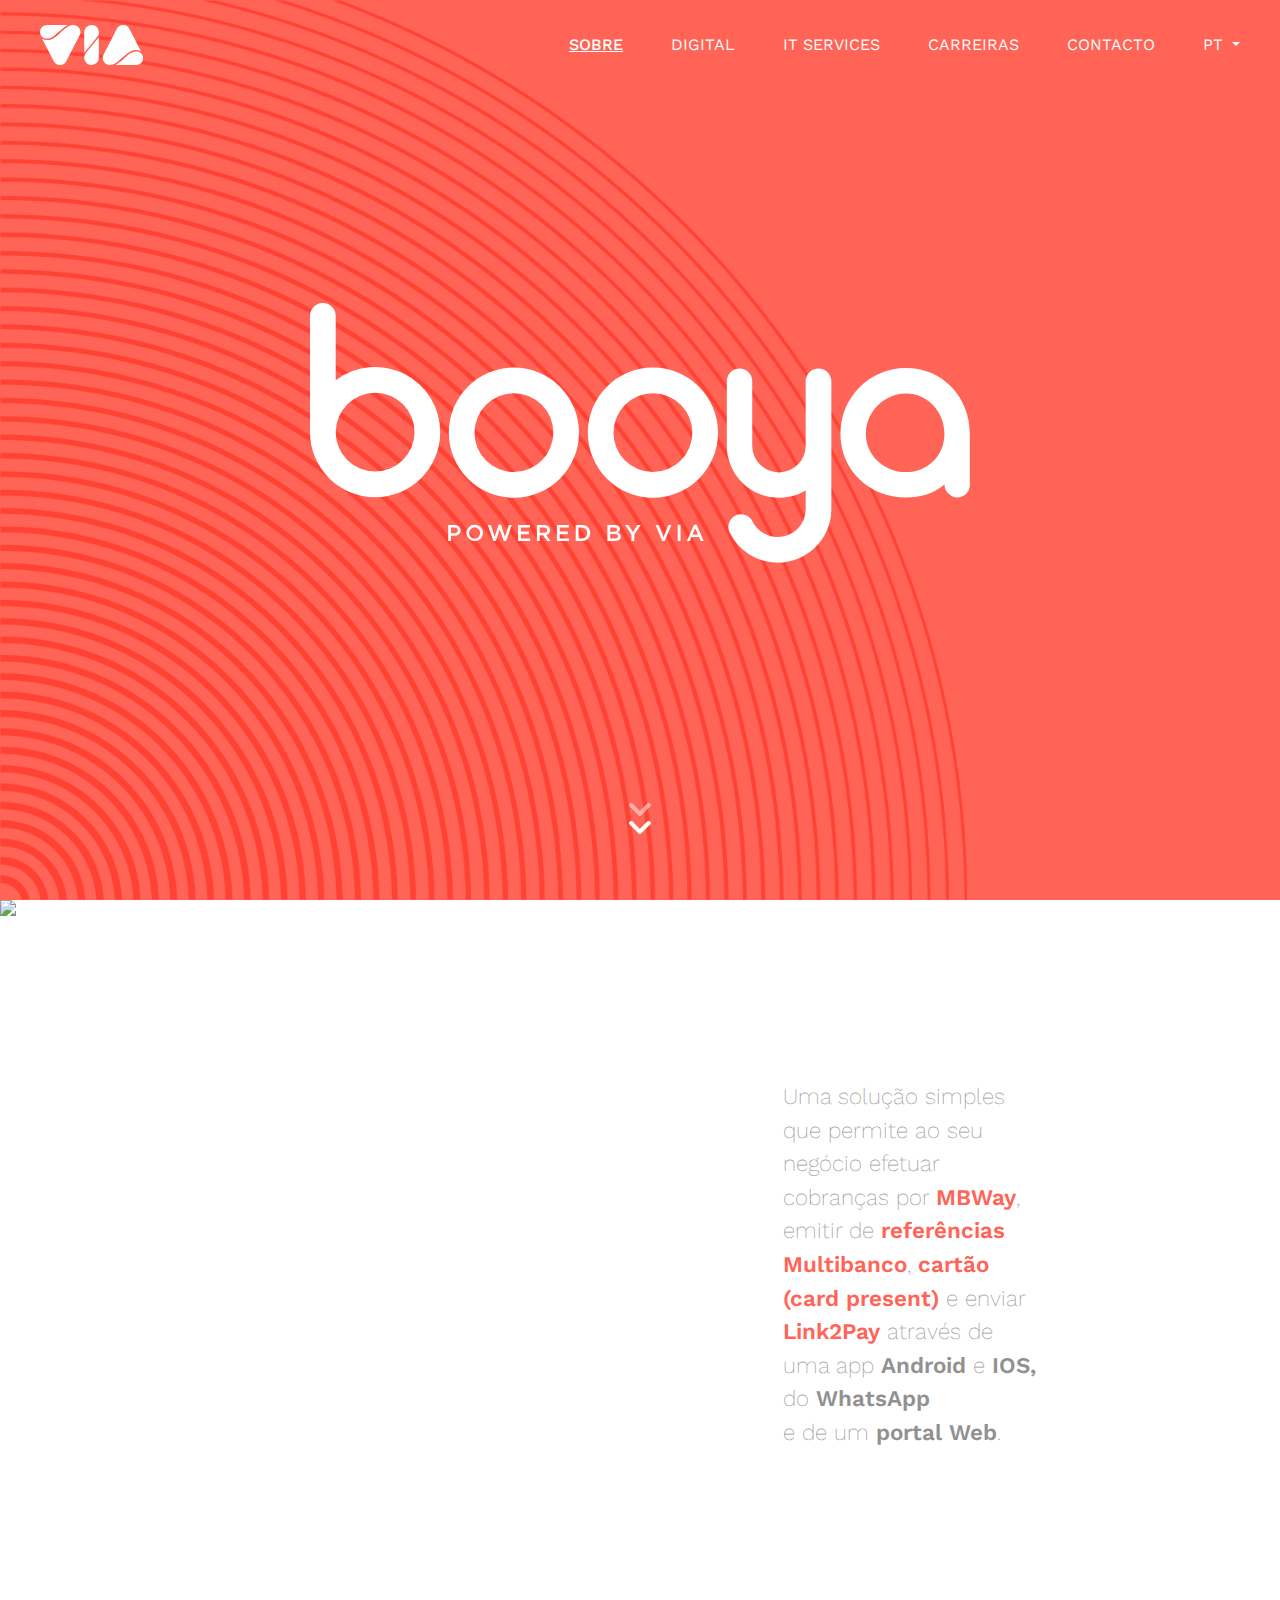
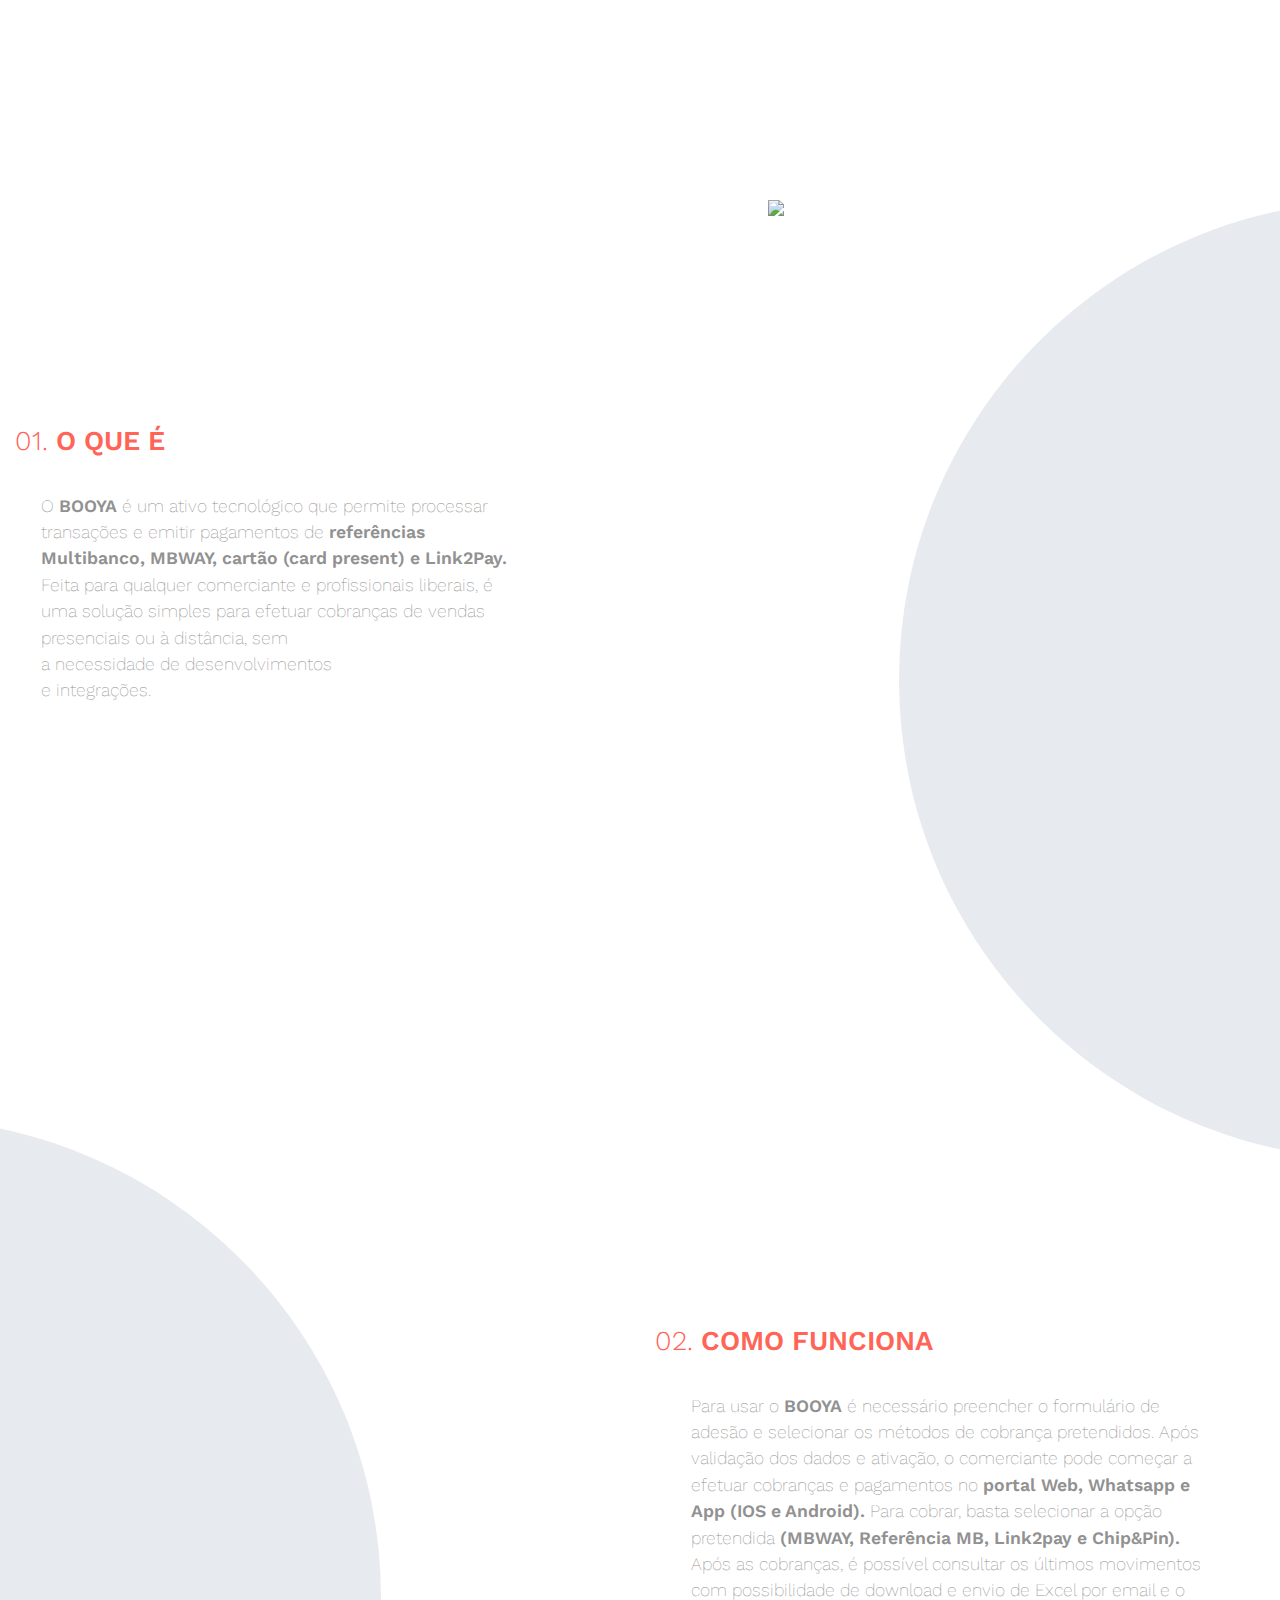
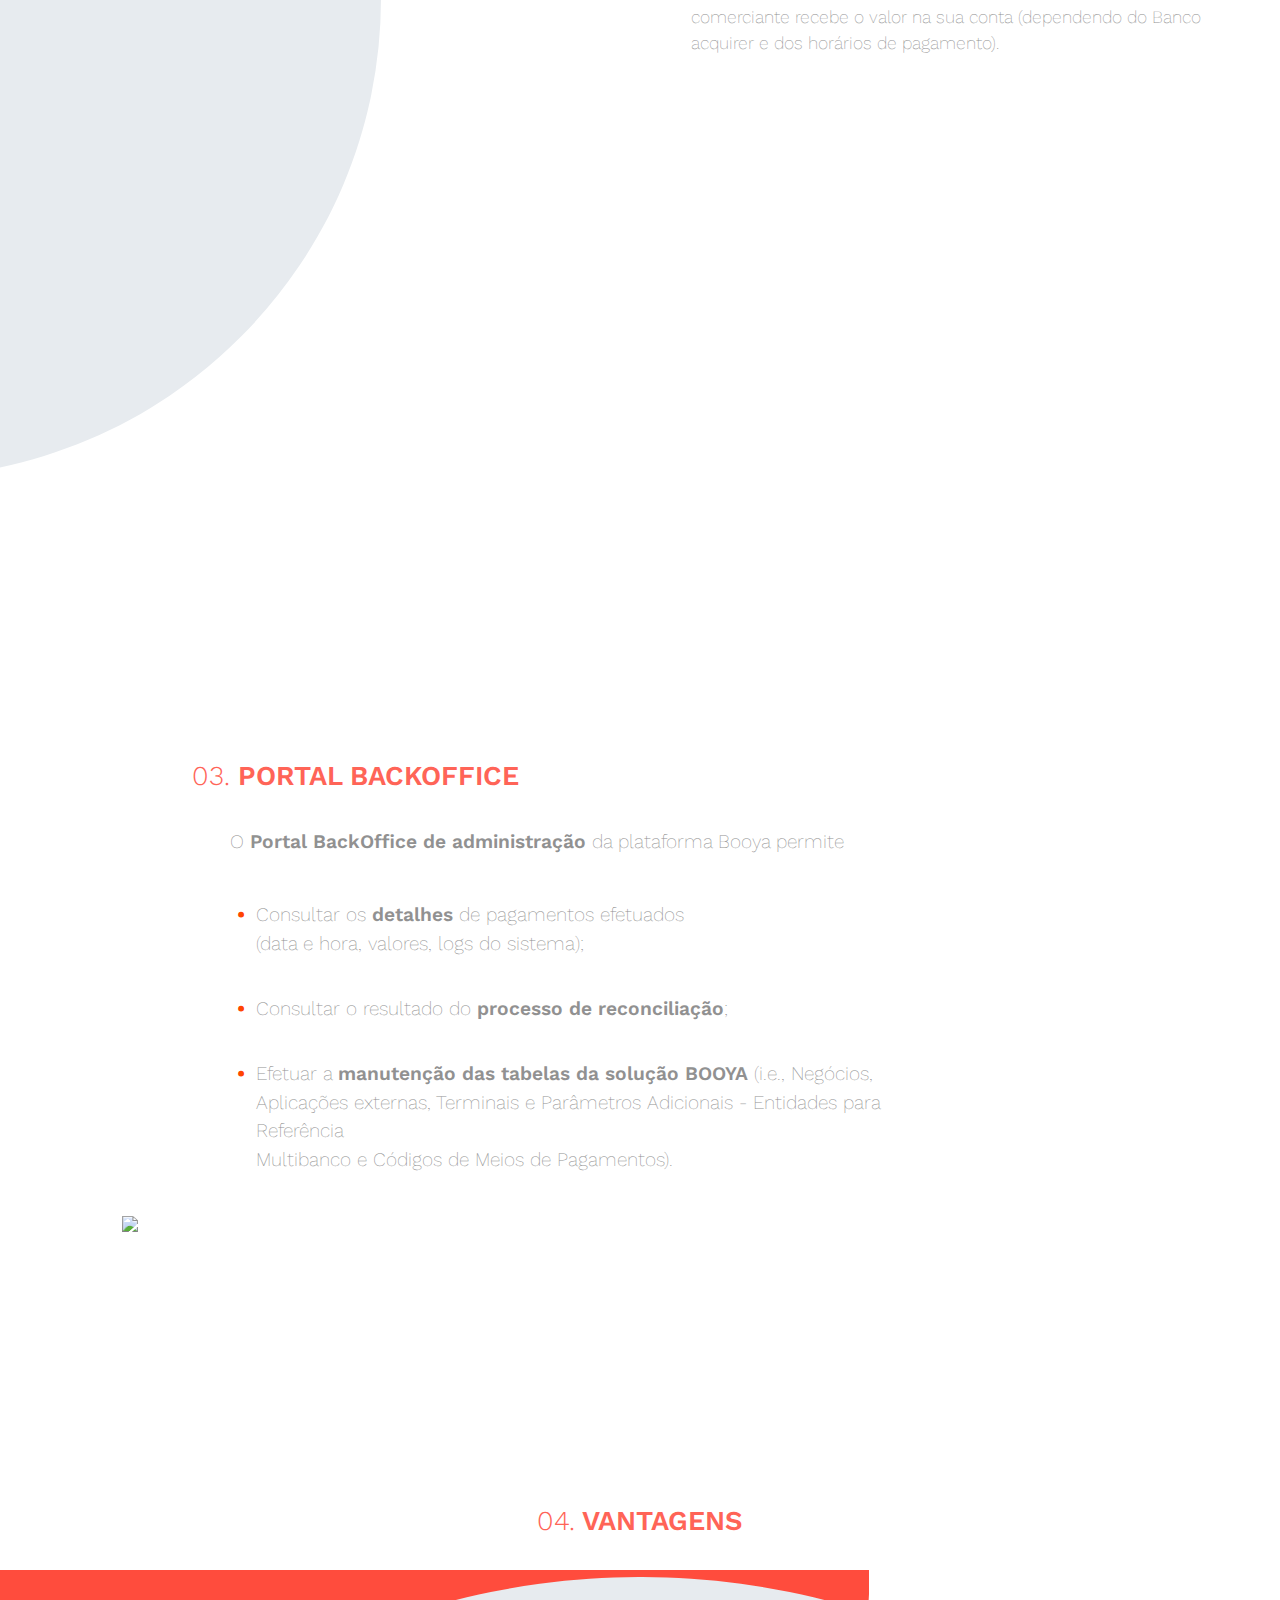
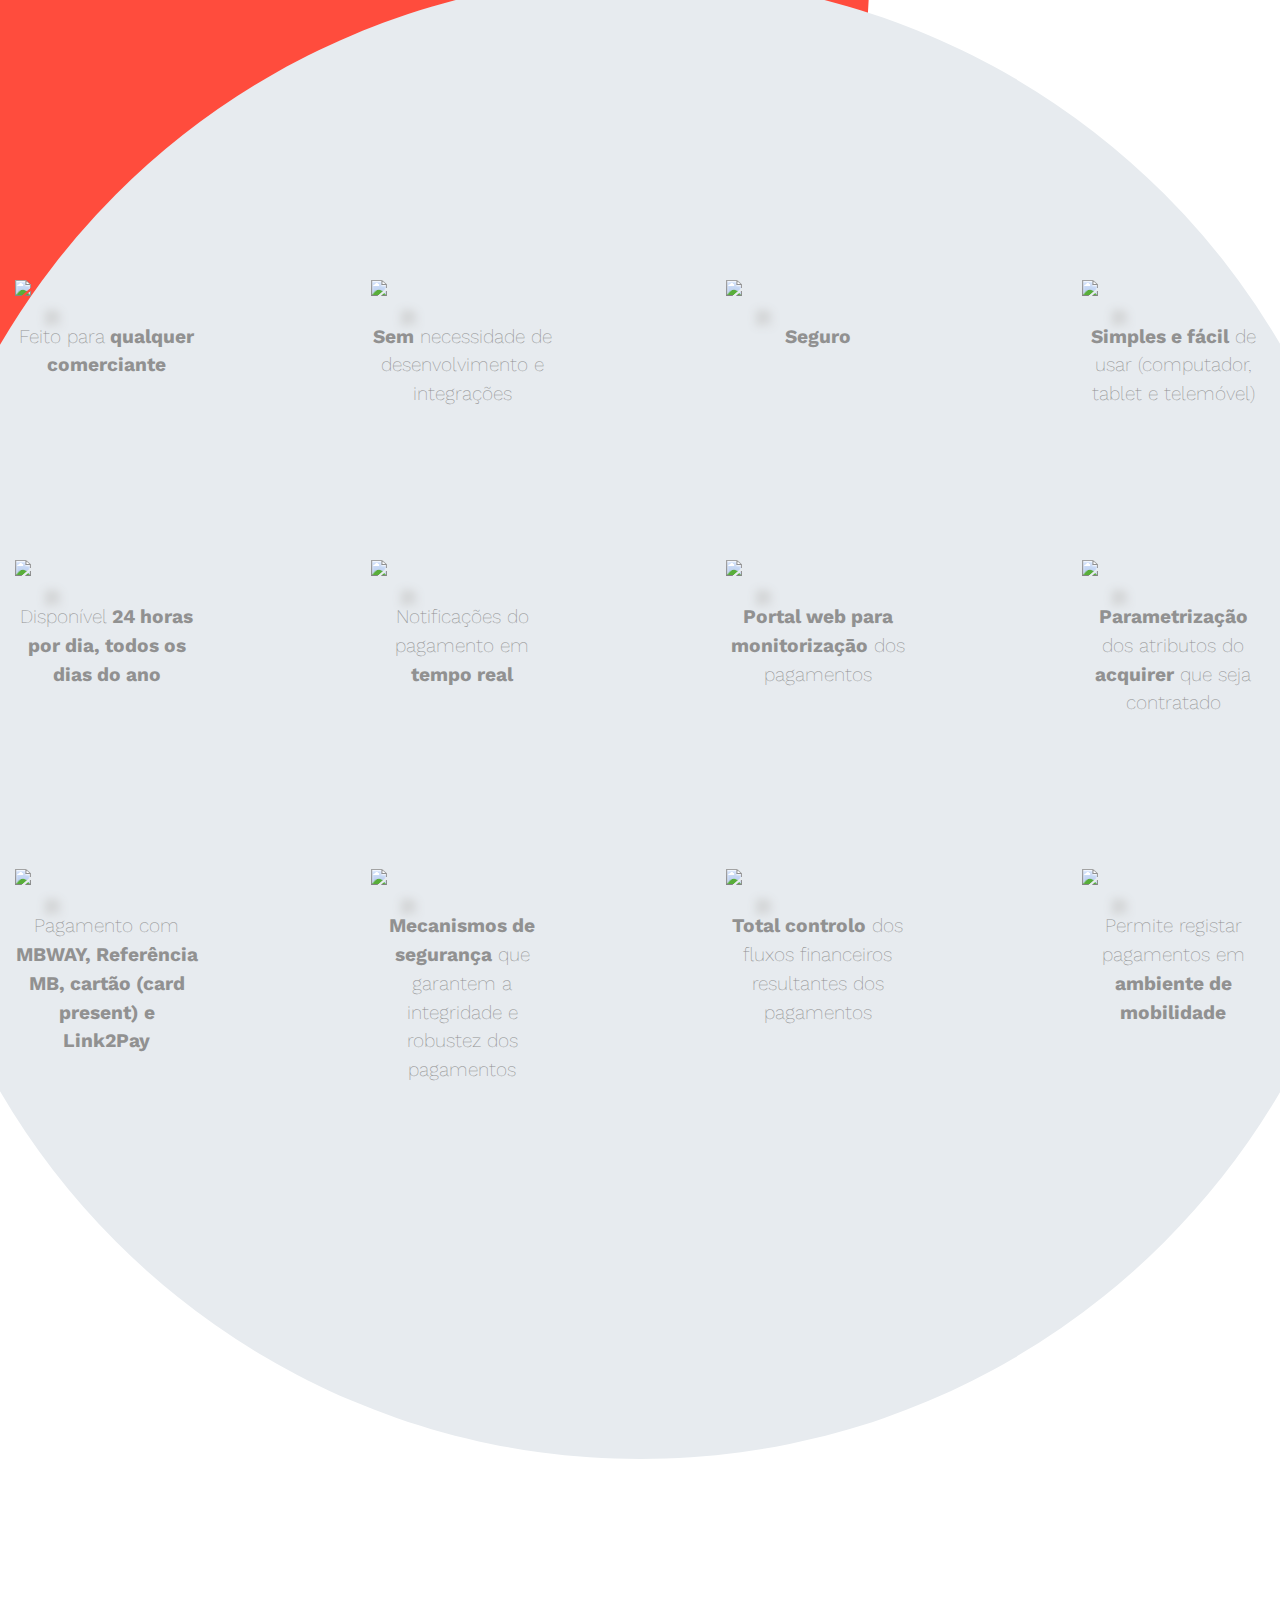
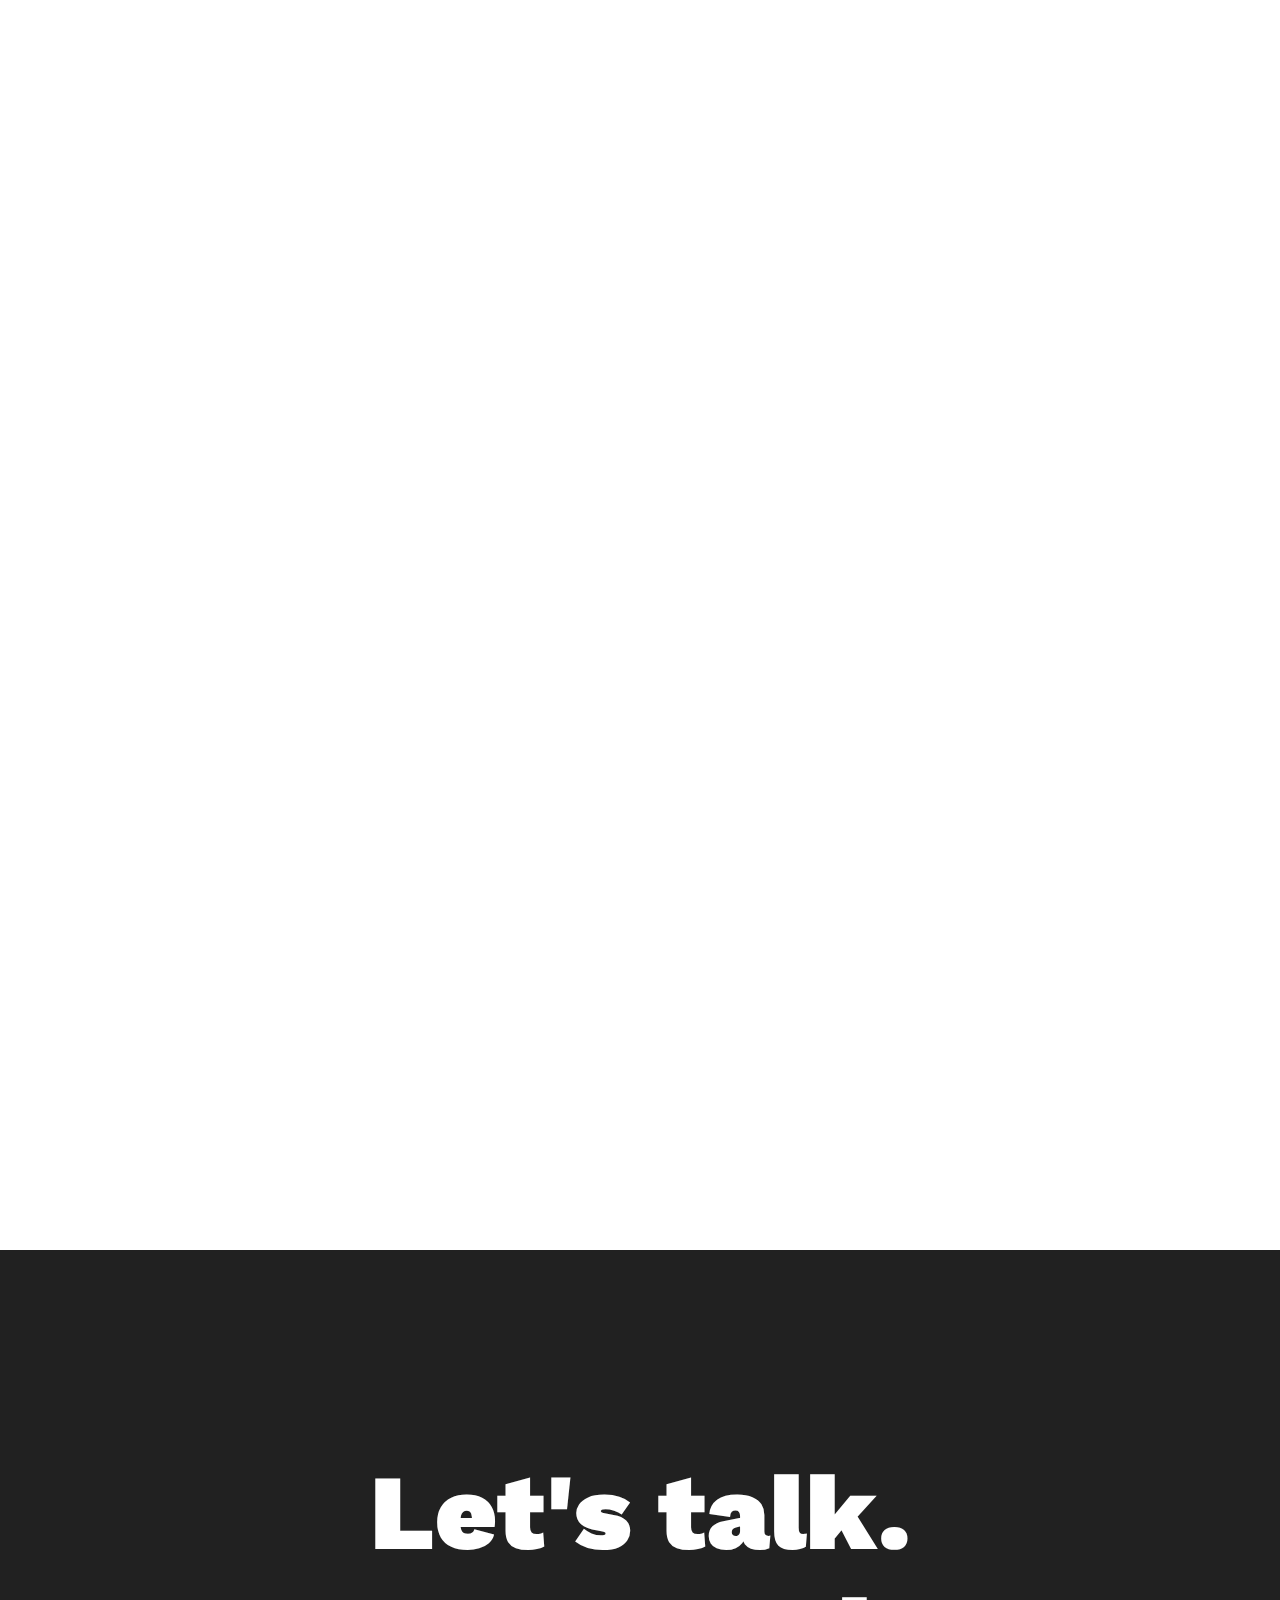
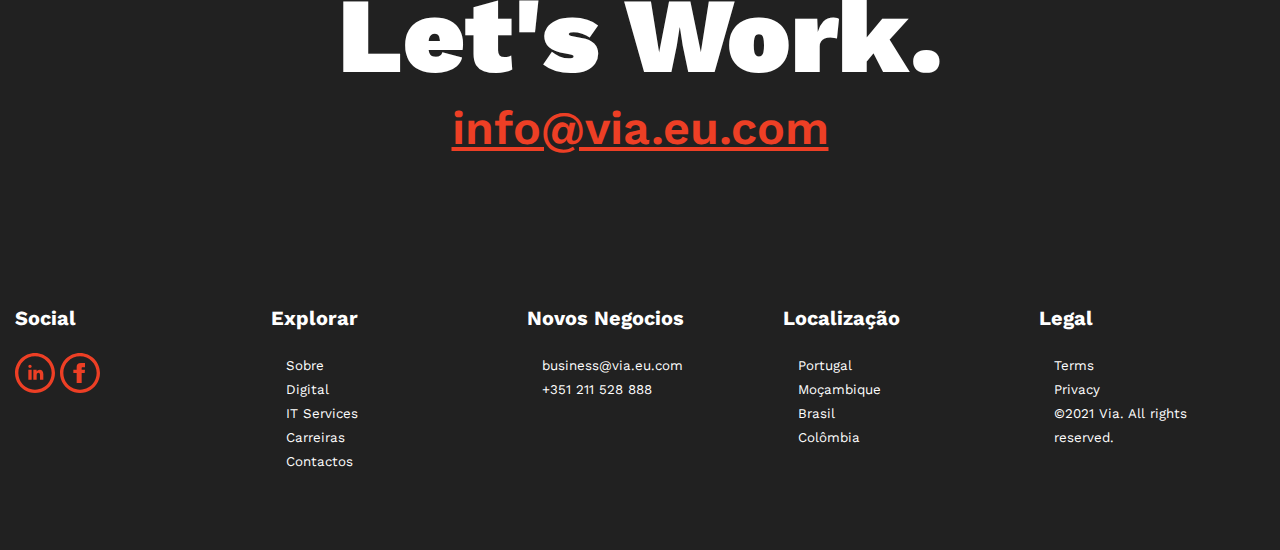
==== booya.html @ fa110cb4 "Added entire site to repo" ====
<!DOCTYPE html>
<html lang="en">
<head>
    <link rel="stylesheet" href="bootstrap/css/bootstrap.min.css">
    <link rel="stylesheet" href="css/style.css">
    <link rel="stylesheet" href="css/booya.css">
    <link href="https://fonts.googleapis.com/css2?family=Work+Sans:ital,wght@0,100;0,200;0,300;0,400;0,500;0,600;0,700;0,800;0,900;1,100;1,200;1,300;1,400;1,500;1,600;1,700;1,800;1,900&display=swap" rel="stylesheet">
    <link rel="stylesheet" href="css/mobileHamburger.css">

    <link rel="icon" type="image/png" href="Images/favicon-32x32.png" sizes="32x32" />


    <meta charset="UTF-8">
    <meta name="viewport" content="width=device-width, initial-scale=1">

    <title>VIA | Booya</title>
</head>

<body>

  <div>

    <!-- header section -->

    <header>

        <nav class="navbar navbar-expand-md navbar-dark" id="navbarAnchor">
            <a class="navbar-brand" href="index.html">
              <svg class="via-svg" id="via-logo" data-name="Layer 1" xmlns="http://www.w3.org/2000/svg" viewBox="0 0 1314.24 509.74"><path class="cls-1" d="M657,0a93,93,0,0,0-93,93V352.77L728.87,151.86h0A93,93,0,0,0,657,0Z"/><path class="cls-1" d="M657,509.74a93,93,0,0,0,93-93V157L585,357.87h0A93,93,0,0,0,657,509.74Z"/><path class="cls-1" d="M1066.18,401.76c12.33-10.75,25.68-22.38,40.24-34.94,38-32.77,76.48-49.39,114.41-49.39a133,133,0,0,1,66,17.81L1146.42,63.42l-.23.23-6.56-13.34a89.78,89.78,0,0,0-160.19-2.14l-1.21,2.31L838.94,320.21l-29.62,57.4a89.79,89.79,0,0,0,79.16,132.13C942.23,509.74,976,480.34,1066.18,401.76Z"/><path class="cls-1" d="M1247.11,339c-.92-.2-1.79-.44-2.73-.62s-1.94-.29-2.91-.44c-1.91-.3-3.82-.6-5.81-.8-3.31-.32-6.7-.53-10.22-.53-32.88,0-68.4,15.48-105.58,46-14.49,12.51-27.79,24.09-40.07,34.79-51.1,44.52-85.53,74.51-116.62,92.36h264.56A86.48,86.48,0,0,0,1247.11,339Z"/><path class="cls-1" d="M93.41,192.31a133.07,133.07,0,0,1-66-17.81L167.83,446.32l.22-.24,6.56,13.35a89.78,89.78,0,0,0,160.19,2.14l1.21-2.31L475.3,189.53l29.63-57.4A89.79,89.79,0,0,0,425.76,0C372,0,338.26,29.4,248.07,108c-12.34,10.75-25.69,22.38-40.25,34.94C169.83,175.69,131.34,192.31,93.41,192.31Z"/><path class="cls-1" d="M0,86.51a86.49,86.49,0,0,0,67.14,84.26c.91.2,1.79.44,2.72.62s1.94.28,2.91.44c1.91.3,3.82.6,5.81.79,3.31.33,6.71.54,10.23.54,32.88,0,68.4-15.49,105.57-46,14.49-12.5,27.79-24.08,40.07-34.78C285.55,47.84,320,17.85,351.07,0H86.51A86.51,86.51,0,0,0,0,86.51Z"/></svg>
            </a>
            
          <button onclick="darkFunction()" class="navbar-toggler" type="button" data-toggle="collapse" data-target="#navbarNav" aria-controls="navbarNav" aria-expanded="false" aria-label="Toggle navigation">
            <span>
              <svg xmlns="http://www.w3.org/2000/svg" width="34.141" height="13" viewBox="0 0 34.141 13">
                <g id="Group_2" data-name="Group 2" transform="translate(-831.344 170.495)">
                  <path id="Path_2221" data-name="Path 2221" d="M832.844-168.995h31.141" fill="none" stroke="#ed3f25" stroke-linecap="round" stroke-width="3"/>
                  <path id="Path_2222" data-name="Path 2222" d="M832.844-168.995h18.4" transform="translate(12.737 10)" fill="none" stroke="#ed3f25" stroke-linecap="round" stroke-width="3"/>
                </g>
              </svg>
              
            </span>
          </button>
      
          <div class="collapse navbar-collapse justify-content-stretch" id="navbarNav">
            <ul class="navbar-nav ml-auto">
              <li class="nav-item px-3">
                <a class="nav-link current" href="index.html">SOBRE</a>
              </li>
              <li class="nav-item px-3">
                <a class="nav-link" href="Digital.html">DIGITAL</a>
              </li>
              <li class="nav-item px-3">
                <a class="nav-link" href="itServices.html">IT SERVICES</a>
              </li>
              <li class="nav-item px-3">
                <a class="nav-link" href="Carreiras.html">CARREIRAS</a>
              </li>
              <li class="nav-item px-3">
                  <a class="nav-link" href="Contacto.html">CONTACTO</a>
              </li>
      
      <!-- Drop down language menu -->
      
              <li class="nav-item dropdown px-3">
                <a class="nav-link dropdown-toggle" href="#" id="navbarDropdownMenuLink" role="button" data-toggle="dropdown" aria-haspopup="true" aria-expanded="false">
                    PT
                </a>
                <div class="dropdown-menu" aria-labelledby="navbarDropdownMenuLink">
                  <a class="dropdown-item" href="#">ENG</a>
                  <a class="dropdown-item" href="#">ES</a>
                </div>
              </li>
            </ul>
          </div>
          </nav>

          <!-- navbar end -->

      <div class="container d-flex justify-content-center">
        <svg class="title" xmlns="http://www.w3.org/2000/svg" width="659.864" height="259.652" viewBox="0 0 659.864 259.652">
            <g id="Group_4306" data-name="Group 4306" transform="translate(-65.991 -458.881)">
              <g id="Group_15" data-name="Group 15" transform="translate(65.991 458.881)" style="isolation: isolate">
                <path id="Path_26" data-name="Path 26" d="M196.206,588.058a65.107,65.107,0,1,1-130.215,0V471.592a12.84,12.84,0,0,1,25.679,0V536.18a65.174,65.174,0,0,1,104.536,51.878Zm-25.681,0A39.428,39.428,0,0,0,91.67,587.8v.259a39.428,39.428,0,0,0,78.855,0Z" transform="translate(-65.991 -458.881)" fill="#fff"/>
                <path id="Path_27" data-name="Path 27" d="M152.7,564.345A65.107,65.107,0,1,1,217.8,629.453,65.148,65.148,0,0,1,152.7,564.345Zm25.679,0A39.428,39.428,0,1,0,217.8,524.917,39.576,39.576,0,0,0,178.378,564.345Z" transform="translate(-13.928 -434.649)" fill="#fff"/>
                <path id="Path_28" data-name="Path 28" d="M239.566,564.345a65.107,65.107,0,1,1,65.107,65.107A65.149,65.149,0,0,1,239.566,564.345Zm25.681,0a39.428,39.428,0,1,0,39.427-39.428A39.576,39.576,0,0,0,265.247,564.345Z" transform="translate(38.23 -434.649)" fill="#fff"/>
                <path id="Path_29" data-name="Path 29" d="M430.968,512.6v127.88c0,29.312-24.122,53.435-53.693,53.435a53.421,53.421,0,0,1-47.987-30.09,12.752,12.752,0,0,1,5.965-17.12,12.6,12.6,0,0,1,16.862,5.966,28.224,28.224,0,0,0,25.16,15.563,27.842,27.842,0,0,0,28.014-27.755V621.8a51.53,51.53,0,0,1-26.718,7.263,52.2,52.2,0,0,1-52.137-51.619V512.6a12.711,12.711,0,1,1,25.421,0v64.329a26.717,26.717,0,1,0,53.434,0V512.6a12.84,12.84,0,0,1,25.679,0Z" transform="translate(90.388 -434.26)" fill="#fff"/>
                <path id="Path_30" data-name="Path 30" d="M526.854,565.188v50.841A12.536,12.536,0,0,1,513.884,629c-5.187,0-12.451-5.448-12.451-12.97-11.153,9.339-23.6,12.97-38.388,12.97-36.575,0-65.626-27.236-65.626-63.811a65.208,65.208,0,0,1,65.626-65.626C499.618,499.562,526.854,528.615,526.854,565.188Zm-25.421,0c0-21.788-16.6-40.2-38.388-40.2s-40.206,18.416-40.206,40.2,18.416,38.39,40.206,38.39S501.433,586.978,501.433,565.188Z" transform="translate(133.01 -434.455)" fill="#fff"/>
              </g>
              <g id="Group_16" data-name="Group 16" transform="translate(204.19 680.519)">
                <path id="Path_31" data-name="Path 31" d="M152.342,597.539h6.333c3.739,0,6.1,2.135,6.1,5.369v.046c0,3.6-2.89,5.483-6.424,5.483h-3.19V613.6h-2.822Zm6.1,8.351c2.133,0,3.465-1.192,3.465-2.868v-.045c0-1.882-1.354-2.868-3.465-2.868h-3.281v5.781Z" transform="translate(-152.342 -597.264)" fill="#fff"/>
                <path id="Path_32" data-name="Path 32" d="M163.623,605.718v-.045a8.4,8.4,0,0,1,16.793-.046v.046a8.4,8.4,0,0,1-16.793.045Zm13.834,0v-.045A5.5,5.5,0,0,0,172,599.96a5.426,5.426,0,0,0-5.414,5.667v.046a5.5,5.5,0,0,0,5.459,5.712A5.427,5.427,0,0,0,177.457,605.718Z" transform="translate(-145.568 -597.367)" fill="#fff"/>
                <path id="Path_33" data-name="Path 33" d="M177.082,597.556h3.05l3.831,11.907,3.947-11.952H190.3l3.945,11.952,3.831-11.907h2.959l-5.6,16.174H193l-3.945-11.539-3.947,11.539h-2.433Z" transform="translate(-137.487 -597.281)" fill="#fff"/>
                <path id="Path_34" data-name="Path 34" d="M196,597.539h11.907v2.524h-9.086v4.175h8.053v2.524h-8.053v4.313h9.2V613.6H196Z" transform="translate(-126.127 -597.264)" fill="#fff"/>
                <path id="Path_35" data-name="Path 35" d="M207.755,597.539h7.159a6.467,6.467,0,0,1,4.633,1.607,4.85,4.85,0,0,1,1.332,3.463v.046a4.818,4.818,0,0,1-3.831,4.864l4.336,6.08h-3.326L214.11,608h-3.534v5.6h-2.822Zm6.952,7.962c2.018,0,3.3-1.056,3.3-2.685v-.045c0-1.721-1.239-2.661-3.327-2.661h-4.107V605.5Z" transform="translate(-119.07 -597.264)" fill="#fff"/>
                <path id="Path_36" data-name="Path 36" d="M220.268,597.539h11.907v2.524H223.09v4.175h8.053v2.524H223.09v4.313h9.2V613.6H220.268Z" transform="translate(-111.557 -597.264)" fill="#fff"/>
                <path id="Path_37" data-name="Path 37" d="M232.022,597.539h5.987c5.048,0,8.535,3.465,8.535,7.985v.046c0,4.52-3.487,8.029-8.535,8.029h-5.987Zm5.987,13.49a5.234,5.234,0,0,0,5.574-5.414v-.045a5.27,5.27,0,0,0-5.574-5.461h-3.166v10.92Z" transform="translate(-104.499 -597.264)" fill="#fff"/>
                <path id="Path_38" data-name="Path 38" d="M251.83,597.539h7.2a5.8,5.8,0,0,1,4.2,1.423,3.6,3.6,0,0,1,1.077,2.662v.046a3.825,3.825,0,0,1-2.293,3.579c1.881.642,3.188,1.72,3.188,3.9v.045c0,2.868-2.362,4.406-5.941,4.406H251.83Zm6.631,6.768c1.812,0,3.028-.711,3.028-2.18v-.045c0-1.263-1.01-2.042-2.822-2.042h-4.06v4.267Zm.826,6.791c1.927,0,3.1-.757,3.1-2.2v-.045c0-1.354-1.079-2.157-3.3-2.157h-4.473v4.4Z" transform="translate(-92.606 -597.264)" fill="#fff"/>
                <path id="Path_39" data-name="Path 39" d="M269.245,607.266l-6.378-9.727h3.326l4.5,7.112,4.542-7.112h3.235l-6.378,9.659v6.4h-2.844Z" transform="translate(-85.979 -597.264)" fill="#fff"/>
                <path id="Path_40" data-name="Path 40" d="M281.9,597.539h3.121l4.84,12.343,4.819-12.343h3.05l-6.675,16.174h-2.479Z" transform="translate(-74.55 -597.264)" fill="#fff"/>
                <path id="Path_41" data-name="Path 41" d="M295.761,597.539h2.823V613.6h-2.823Z" transform="translate(-66.228 -597.264)" fill="#fff"/>
                <path id="Path_42" data-name="Path 42" d="M308.562,597.468h2.615l7.066,16.174h-2.983l-1.628-3.878h-7.594l-1.652,3.878h-2.892Zm4.038,9.8-2.777-6.424-2.753,6.424Z" transform="translate(-62.786 -597.306)" fill="#fff"/>
              </g>
            </g>
        </svg>
          
            
      </div>

      <div class="continue container d-flex justify-content-center">
       
        <span id="continueTop">
          <svg xmlns="http://www.w3.org/2000/svg" width="21.719" height="12.93" viewBox="0 0 21.719 12.93">
            <path id="angle-right" d="M10.95,28.477a2.071,2.071,0,0,1-1.464-3.536l7.323-7.324L9.486,10.293a2.071,2.071,0,1,1,2.929-2.929L21.2,16.152a2.071,2.071,0,0,1,0,2.929L12.415,27.87a2.065,2.065,0,0,1-1.465.607Z" transform="translate(28.477 -8.879) rotate(90)" fill="#fff" opacity="0.502"/>
          </svg>
        </span>

        <span id="continueBot">
          <svg xmlns="http://www.w3.org/2000/svg" width="21.719" height="12.93" viewBox="0 0 21.719 12.93">
            <path id="angle-right" d="M10.95,28.477a2.071,2.071,0,0,1-1.464-3.536l7.323-7.324L9.486,10.293a2.071,2.071,0,1,1,2.929-2.929L21.2,16.152a2.071,2.071,0,0,1,0,2.929L12.415,27.87a2.065,2.065,0,0,1-1.465.607Z" transform="translate(28.477 -8.879) rotate(90)" fill="#fff"/>
          </svg>
        </span>

    </div>
    </header>


    <!-- Content section -->

    <article class="mainContent">
        <section class="one">
            <div class="row">
                <div>
                    <img id="computerMockup" src="images/micro sites/Booya/booya_laptop_mockup@2x.png">
                </div>

                <div class="col-12 col-md-10">
                    <p>Uma solução simples <br>
                        que permite ao seu negócio
                        efetuar cobranças por <span class="orange">MBWay</span>,
                        emitir de <span class="orange">referências Multibanco</span>,
                        <span class="orange">cartão (card present)</span> e enviar
                        <span class="orange">Link2Pay</span> através de uma app
                        <b>Android</b> e <b>IOS,</b> do <b>WhatsApp</b><br>
                        e de um <b>portal Web</b>.</p>
                </div>
            </div>
        </section>

        <section class="two">
            <div class="container">
                <svg class="svgCircle" xmlns="http://www.w3.org/2000/svg" width="500" height="960" viewBox="0 0 598.002 1147">
                    <path id="Subtraction_6" data-name="Subtraction 6" d="M-15140.5,1547a582.734,582.734,0,0,1-58.637-2.961,574.978,574.978,0,0,1-56.943-8.691c-18.476-3.781-36.967-8.535-54.96-14.132-17.793-5.534-35.521-12.023-52.69-19.285-17.015-7.2-33.882-15.322-50.133-24.15-16.14-8.767-32.048-18.432-47.285-28.726-15.159-10.241-30.014-21.349-44.15-33.015-14.095-11.633-27.8-24.086-40.727-37.015s-25.384-26.633-37.015-40.727c-11.665-14.135-22.772-28.989-33.015-44.15-10.295-15.238-19.96-31.147-28.727-47.285-8.827-16.25-16.952-33.117-24.15-50.132-7.262-17.169-13.75-34.9-19.285-52.691-5.595-17.987-10.35-36.479-14.132-54.961a575.07,575.07,0,0,1-8.69-56.943A582.644,582.644,0,0,1-15714,973.5a582.649,582.649,0,0,1,2.961-58.637,575.067,575.067,0,0,1,8.69-56.943c3.782-18.482,8.537-36.974,14.132-54.961,5.535-17.794,12.023-35.522,19.285-52.691,7.2-17.015,15.323-33.882,24.15-50.132,8.766-16.137,18.431-32.046,28.727-47.285,10.242-15.161,21.35-30.015,33.015-44.15,11.63-14.092,24.083-27.795,37.015-40.726s26.632-25.382,40.727-37.015c14.135-11.665,28.989-22.772,44.15-33.015,15.237-10.294,31.146-19.959,47.285-28.726,16.253-8.829,33.12-16.954,50.133-24.15,17.17-7.262,34.9-13.751,52.69-19.285,17.992-5.6,36.483-10.351,54.96-14.132a574.953,574.953,0,0,1,56.943-8.69A582.661,582.661,0,0,1-15140.5,400c8.149,0,16.394.173,24.5.514V1546.487C-15124.12,1546.828-15132.363,1547-15140.5,1547Z" transform="translate(15714.001 -400.001)" fill="#e7ebef"/>
                </svg>
                  
                <div class="row">
                    <div class="col-12 col-md-6">
                        <h1 class="orange"><span class="number">01.</span> o que é</h1>

                        <p>O <b>BOOYA</b> é um ativo tecnológico que permite
                        processar transações e emitir pagamentos de 
                        <b>referências Multibanco, MBWAY, cartão 
                        (card present) e Link2Pay.</b> Feita para 
                        qualquer comerciante e profissionais liberais, 
                        é uma solução simples para efetuar cobranças de 
                        vendas presenciais ou à distância, sem <br>a 
                        necessidade de desenvolvimentos <br> 
                        e integrações.</p>
                    </div>

                    <div class="col-12 col-md-6">

                        <img src="images/micro sites/Booya/iphone1.png">
    
                    </div>
            
            </div>


        </section>

        <section class="three">
            <div class="container">
                <svg class="svgCircle" xmlns="http://www.w3.org/2000/svg" width="500" height="960" viewBox="0 0 450 863.13">
                    <path id="Subtraction_6" data-name="Subtraction 6" d="M-15282.437,1263.131a438.489,438.489,0,0,1-44.125-2.228,432.715,432.715,0,0,1-42.85-6.54c-13.9-2.845-27.819-6.423-41.358-10.635-13.393-4.165-26.732-9.048-39.65-14.512-12.8-5.416-25.5-11.53-37.725-18.173-12.145-6.6-24.116-13.869-35.584-21.617a434.719,434.719,0,0,1-63.87-52.7,434.661,434.661,0,0,1-52.7-63.871c-7.746-11.466-15.02-23.438-21.616-35.583-6.642-12.224-12.756-24.917-18.174-37.725-5.467-12.926-10.349-26.266-14.513-39.65-4.211-13.542-7.789-27.457-10.634-41.359a432.724,432.724,0,0,1-6.54-42.85,438.488,438.488,0,0,1-2.228-44.125,438.508,438.508,0,0,1,2.228-44.126,432.452,432.452,0,0,1,6.54-42.851c2.845-13.9,6.423-27.817,10.634-41.359,4.164-13.384,9.046-26.725,14.513-39.65,5.418-12.808,11.532-25.5,18.174-37.725,6.6-12.144,13.869-24.116,21.616-35.583a434.683,434.683,0,0,1,52.7-63.87,434.665,434.665,0,0,1,63.87-52.7c11.468-7.748,23.44-15.021,35.584-21.617,12.229-6.644,24.921-12.758,37.725-18.173,12.919-5.465,26.26-10.347,39.65-14.512,13.539-4.212,27.455-7.789,41.358-10.634a432.641,432.641,0,0,1,42.85-6.54,438.477,438.477,0,0,1,44.125-2.228c6.131,0,12.333.13,18.436.387v862.356C-15270.108,1263-15276.311,1263.131-15282.437,1263.131Z" transform="translate(-15264.001 1263.131) rotate(180)" fill="#e7ebef"/>
                  </svg>

                  <div class="row">
                    <div class="col-12 col-md-6">
    
                        <img src="images/micro sites/Booya/iphone2.png">
    
                    </div>

                    <div class="col-12 col-md-6">
                            

                        <h1 class="orange"><span class="number">02.</span> como funciona</h1>

                        <p>Para usar o <b>BOOYA</b> é necessário preencher o formulário 
                        de adesão e selecionar os métodos de cobrança 
                        pretendidos. Após validação dos dados e ativação, 
                        o comerciante pode começar a efetuar cobranças 
                        e pagamentos no <b>portal Web, Whatsapp e App (IOS 
                        e Android).</b> Para cobrar, basta selecionar a opção 
                        pretendida <b>(MBWAY, Referência MB, Link2pay 
                        e Chip&Pin).</b> Após as cobranças, é possível consultar 
                        os últimos movimentos com possibilidade de download 
                        e envio de Excel por email e o comerciante recebe o valor 
                        na sua conta (dependendo do Banco acquirer e dos 
                        horários de pagamento).</p>
                    </div>

                  </div>
            </div>
        </section>

        <section class="four">

            <svg class="svgCircle" xmlns="http://www.w3.org/2000/svg" width="869.497" height="556.001" viewBox="0 0 869.497 556.001">
                <path id="Subtraction_8" data-name="Subtraction 8" d="M-15034,780.5a565.14,565.14,0,0,1-56.8-2.867,557.076,557.076,0,0,1-55.156-8.42c-17.925-3.67-35.835-8.275-53.232-13.688-17.2-5.347-34.376-11.631-51.039-18.677-16.485-6.975-32.822-14.845-48.558-23.394-15.612-8.479-31.022-17.84-45.8-27.823-1.114-.752-2.262-1.534-3.411-2.324V224.5h869.5v.5a565.258,565.258,0,0,1-2.866,56.8,557.439,557.439,0,0,1-8.42,55.157c-3.668,17.916-8.273,35.827-13.688,53.236-5.354,17.21-11.639,34.381-18.678,51.035-6.99,16.518-14.861,32.855-23.394,48.559-8.5,15.654-17.865,31.064-27.827,45.8-9.909,14.672-20.667,29.06-31.976,42.765-11.241,13.623-23.3,26.9-35.852,39.449-12.521,12.517-25.794,24.58-39.449,35.852-13.7,11.3-28.085,22.061-42.766,31.979-14.757,9.97-30.166,19.33-45.8,27.823-15.737,8.549-32.075,16.42-48.559,23.394-16.662,7.045-33.833,13.329-51.035,18.677-17.408,5.415-35.319,10.021-53.236,13.688a556.884,556.884,0,0,1-55.156,8.42A565.043,565.043,0,0,1-15034,780.5Z" transform="translate(15347.998 -224.499)" fill="#ff4c3d"/>
              </svg>
              
            <h1 class="orange"><span class="number">03.</span> portal backoffice</h1>

            <p>O <b>Portal BackOffice de administração</b> da plataforma Booya permite</p>

            <ul>
                <li>Consultar os <b>detalhes</b> de pagamentos efetuados <br>
                    (data e hora, valores, logs do sistema);
                </li>

                <li>Consultar o resultado do <b>processo de reconciliação</b>;</li>

                <li>Efetuar a <b>manutenção das tabelas da solução BOOYA</b> (i.e., Negócios,<br> 
                    Aplicações externas, Terminais e Parâmetros Adicionais - Entidades para Referência<br> 
                    Multibanco e Códigos de Meios de Pagamentos).</li>
            </ul>

            <div class="container-fluid">
                <div class="row justify-content-center">
                    <div class="col-12 col-md-10">
                        <img src="images/micro sites/Booya/booya_mockups.png">
                    </div>
                </div>
            </div>
            
                
        </section>

        <section class="five">

            <h1 class="orange text-center"><span class="number">04.</span> vantagens</h1>

            <svg class="svgCircle" xmlns="http://www.w3.org/2000/svg" width="100vw" viewBox="0 0 1920 2223.001">
                <path id="Subtraction_7" data-name="Subtraction 7" d="M-14372.5,2569c-25.368,0-51.006-.865-76.2-2.571-24.938-1.688-50.111-4.246-74.818-7.6-24.471-3.324-49.124-7.519-73.272-12.466-23.938-4.905-48.015-10.68-71.56-17.165-23.355-6.433-46.8-13.732-69.681-21.7-22.718-7.907-45.474-16.677-67.637-26.064-22.024-9.328-44.035-19.51-65.424-30.263-21.273-10.695-42.485-22.234-63.049-34.3a1116.273,1116.273,0,0,1-225.095-174.207A1116.258,1116.258,0,0,1-15333,2017.209V897.791a1116.278,1116.278,0,0,1,173.765-225.457,1116.267,1116.267,0,0,1,225.095-174.207c20.563-12.064,41.775-23.6,63.049-34.3,21.387-10.753,43.4-20.935,65.424-30.264,22.165-9.388,44.922-18.158,67.637-26.064,22.876-7.963,46.32-15.263,69.681-21.7,23.545-6.485,47.621-12.26,71.56-17.165,24.148-4.948,48.8-9.142,73.272-12.466,24.7-3.356,49.876-5.913,74.818-7.6,25.193-1.706,50.831-2.571,76.2-2.571,25.321,0,50.914.862,76.068,2.562,24.9,1.683,50.032,4.232,74.693,7.576,24.429,3.313,49.04,7.493,73.152,12.424,23.9,4.888,47.938,10.644,71.446,17.108,23.325,6.413,46.734,13.689,69.576,21.626,22.684,7.881,45.407,16.621,67.54,25.978,21.992,9.3,43.975,19.446,65.339,30.166,21.245,10.66,42.431,22.162,62.971,34.187A1116.358,1116.358,0,0,1-13586.81,671.29,1116.317,1116.317,0,0,1-13413,896.079V2018.921a1116.329,1116.329,0,0,1-173.809,224.79,1116.311,1116.311,0,0,1-224.906,173.663c-20.538,12.024-41.725,23.527-62.971,34.188-21.364,10.719-43.347,20.868-65.339,30.166-22.133,9.357-44.856,18.1-67.54,25.978-22.842,7.937-46.251,15.213-69.576,21.625-23.509,6.464-47.547,12.22-71.446,17.108-24.108,4.931-48.72,9.111-73.152,12.424-24.661,3.344-49.792,5.893-74.693,7.576C-14321.588,2568.139-14347.181,2569-14372.5,2569Z" transform="translate(15333.001 -346)" fill="#e7ebef"/>
              </svg>
              

            <div class="container">

                <div class="row justify-content-between">
                    <div class="col-12 col-md-2">
                        <img src="images/micro sites/Booya/shop.png">

                        <p class="text-center">Feito para <b>qualquer comerciante</b></p>
                    </div>

                    <div class="col-12 col-md-2">
                        <img src="images/micro sites/Booya/integration.png">

                        <p class="text-center"><b>Sem</b> necessidade de desenvolvimento e integrações</p>
                    </div>

                    <div class="col-12 col-md-2">
                        <img src="images/micro sites/Booya/safe.png">

                        <p class="text-center"><b>Seguro</b></p>
                    </div>

                    <div class="col-12 col-md-2">
                        <img src="images/micro sites/Booya/pcTablet.png">

                        <p class="text-center"><b>Simples e fácil</b> de usar (computador, tablet e telemóvel)</p>
                    </div>
                </div>

                <div class="row justify-content-between">
                    <div class="col-12 col-md-2">
                        <img src="images/micro sites/Booya/time.png">

                        <p class="text-center">Disponível <b>24 horas por dia, todos os dias do ano</b></p>
                    </div>

                    <div class="col-12 col-md-2">
                        <img src="images/micro sites/Booya/notification.png">

                        <p class="text-center">Notificações do pagamento em <b>tempo real</b></p>
                    </div>

                    <div class="col-12 col-md-2">
                        <img src="images/micro sites/Booya/web.png">

                        <p class="text-center"><b>Portal web para monitorizaçāo</b> dos pagamentos</p>
                    </div>

                    <div class="col-12 col-md-2">
                        <img src="images/micro sites/Booya/settings.png">

                        <p class="text-center"><b>Parametrização</b> dos atributos do <b>acquirer</b> que seja contratado</p>
                    </div>
                </div>

                <div class="row justify-content-between">
                    <div class="col-12 col-md-2">
                        <img src="images/micro sites/Booya/money.png">

                        <p class="text-center">Pagamento com <b>MBWAY, Referência MB, cartão (card present) e Link2Pay</b></p>
                    </div>

                    <div class="col-12 col-md-2">
                        <img src="images/micro sites/Booya/lock.png">

                        <p class="text-center"><b>Mecanismos de segurança</b> que garantem a integridade e robustez dos pagamentos</p>
                    </div>

                    <div class="col-12 col-md-2">
                        <img src="images/micro sites/Booya/control.png">

                        <p class="text-center"><b>Total controlo</b> dos fluxos financeiros resultantes dos pagamentos</p>
                    </div>

                    <div class="col-12 col-md-2">
                        <img src="images/micro sites/Booya/cards.png">

                        <p class="text-center">Permite registar pagamentos em <b>ambiente de mobilidade</b></p>
                    </div>
                </div>

                
            </div>

        </section>

    </article>

    

    <!-- Footer section -->

    <footer>

      <div class="foot-text">
          <div class="container text-center">
              <p class="foot">Let's talk.</p>
      
              <p class="foot">Let's Work.</p>
      
              <p class="foot2">info@via.eu.com</p>
          </div>
      </div>

      <div class="container">
          <div class="row">
                  <div class="col-6 col-lg">
                      <p class="footcol">Social</p>
                      <div>
                          <ul>
                          <li>
                              <svg class="socialmedia" xmlns="http://www.w3.org/2000/svg" width="40" height="40" viewBox="0 0 24 24"><path d="M12 2c5.514 0 10 4.486 10 10s-4.486 10-10 10-10-4.486-10-10 4.486-10 10-10zm0-2c-6.627 0-12 5.373-12 12s5.373 12 12 12 12-5.373 12-12-5.373-12-12-12zm-2 8c0 .557-.447 1.008-1 1.008s-1-.45-1-1.008c0-.557.447-1.008 1-1.008s1 .452 1 1.008zm0 2h-2v6h2v-6zm3 0h-2v6h2v-2.861c0-1.722 2.002-1.881 2.002 0v2.861h1.998v-3.359c0-3.284-3.128-3.164-4-1.548v-1.093z"/></svg>
                              <svg class="socialmedia" xmlns="http://www.w3.org/2000/svg" width="40" height="40" viewBox="0 0 24 24"><path d="M12 2c5.514 0 10 4.486 10 10s-4.486 10-10 10-10-4.486-10-10 4.486-10 10-10zm0-2c-6.627 0-12 5.373-12 12s5.373 12 12 12 12-5.373 12-12-5.373-12-12-12zm-2 10h-2v2h2v6h3v-6h1.82l.18-2h-2v-.833c0-.478.096-.667.558-.667h1.442v-2.5h-2.404c-1.798 0-2.596.792-2.596 2.308v1.692z"/></svg>
                          </li>
                          </ul>
                  </div>
                  </div>
                  <div class="col-6 col-lg">
                      <p class="footcol">Explorar</p>
                      <div class="col">
                          <ul>
                              <li><a class="footer-link" href="index.html">Sobre</a></li>
                              <li><a class="footer-link" href="Digital.html">Digital</a></li>
                              <li><a class="footer-link" href="itServices.html">IT Services</a></li>
                              <li><a class="footer-link" href="Carreiras.html">Carreiras</a></li>
                              <li><a class="footer-link" href="Contacto.html">Contactos</a></li>
                          </ul>
                  </div>
                  </div>
                  <div class="col-12 col-lg">
                  <p class="footcol">Novos Negocios</p>
                  <div class="col">
                      <ul>
                      <li><a class="footer-link" href="#">business@via.eu.com</a></li>
                      <li><a class="footer-link" href="#">+351 211 528 888</a></li>
                      </ul>
                  </div>
                  </div>
                  <div class="col-6 col-lg">
                  <p class="footcol">Localização</p>

                  <div class="col">
                      <ul>
                      <li><a class="footer-link" href="Contacto.html#portugal">Portugal</a></li>
                      <li><a class="footer-link" href="Contacto.html#mozambique">Moçambique</a></li>
                      <li><a class="footer-link" href="Contacto.html#brazil">Brasil</a></li>
                      <li><a class="footer-link" href="Contacto.html#colombia">Colômbia</a></li>
                      </ul>
                  </div>

                  </div>
                  <div class="col-6 col-lg">
                  <p class="footcol">Legal</p>

                  <div class="col">
                      <ul>
                          <li>
                              <a class="footer-link" href="#">Terms</a>
                          </li>
                          <li>
                              <a class="footer-link" href="#">Privacy</a>
                          </li>
                          <li>
                              <a class="footer-link" href="#"></a>
                          </li>
                          <li>
                              <a class="footer-link" href="#">©2021 Via. All rights reserved.</a>
                          </li>
                      </ul>
                  </div>

                  </div>
          </div>
      </div>
    </footer>

  </div>

</body> 




<!-- JS, Popper.js, and jQuery -->
<script src="https://code.jquery.com/jquery-3.5.1.slim.min.js" integrity="sha384-DfXdz2htPH0lsSSs5nCTpuj/zy4C+OGpamoFVy38MVBnE+IbbVYUew+OrCXaRkfj" crossorigin="anonymous"></script>
<script src="https://cdn.jsdelivr.net/npm/popper.js@1.16.1/dist/umd/popper.min.js" integrity="sha384-9/reFTGAW83EW2RDu2S0VKaIzap3H66lZH81PoYlFhbGU+6BZp6G7niu735Sk7lN" crossorigin="anonymous"></script>
<script src="bootstrap/js/bootstrap.min.js"></script>
<script src="js/darkNav.js"></script>

</html>
---- css/style.css ----
/* Base page */

html {
	scroll-behavior: smooth;
	font-family: 'Work Sans', sans-serif;
}

body {
	font-family: 'Work Sans', sans-serif;
}

#via-logo {
	fill: #ed3f25;
}

header {
	height: 100vh;
}

.navbar-dark .navbar-nav .nav-link {
	color: white;
}

.navbar-light .navbar-nav .nav-link {
	color: black;
}

.navbar-nav .current {
	text-decoration: underline;
	font-weight: 500 !important;
}

.navbar {
	font-size: 1rem;
	font-weight: 700;
	padding-top: 25px;
}

.navbar-brand {
	padding-left: 1.5rem;
}

.navbar-brand svg {
	height: 40px;
}

.navbar-light .navbar-toggler {
	border-color: transparent;
}

.navbar-dark {
	font-size: 1rem;
	color: white;
	font-weight: 600;
	padding-top: 20px;
}

.nav-link:hover {
	transition: 0.5s;
}

ul {
	list-style-type: none;
	margin: 0;
	padding: 0;
	font-weight: 400;
}

.continue {
	position: relative;
}

#continueTop {
	position: absolute;
	margin-top: 6vh;
}

#continueBot {
	position: absolute;
	margin-top: 8vh;

	animation-name: arrowAnim;
	animation-duration: 1s;
	animation-iteration-count: infinite;
}

@keyframes arrowAnim {
	50% {
		transform: translateY(4px);
	}
}

.messageIcon {
	position: absolute;
	bottom: 3vh;
	right: 3vw;
	width: 60px;
	height: 60px;
}

.messageIcon:hover {
	cursor: pointer;
}

/*  FOOTER   */

.footcol {
	color: white;
	font-weight: 700;
	font-size: 15pt;
	margin-bottom: 20px;
}

.snap-footer .row .col {
	padding-left: 0px;
	margin-bottom: 5vh;
}

.snap-footer .row {
	margin-left: 5vw;
}

.foot-nav {
	padding-left: 0;
}

.footer-link {
	color: white !important;
	font-size: 10pt;
	font-weight: 400;
}

footer {
	background: #212121;
	height: 100vh;
}

.foot {
	color: white;
	font-weight: 900;
	font-size: 80pt;
	line-height: 1 !important;
}

.foot2 {
	color: #ed3f25;
	font-weight: 600;
	font-size: 35pt;
	line-height: 1 !important;
	text-decoration: underline;
}

.foot-text {
	padding-top: 210px;
	padding-bottom: 15vh;
}

footer p {
	color: white;
}

.rights {
	padding-bottom: 5vh;
}

.socialmedia {
	fill: #ed3f25;
}

.snap-parent {
	scroll-snap-type: y mandatory;
	overflow-y: scroll;
	height: 100vh;
}

.snap-head {
	scroll-snap-align: start;
	scroll-margin-top: 300px;
}

.snap-footer {
	scroll-snap-align: end;
	/* scroll-margin-bottom: 200px; */
}

.snap-child {
	scroll-snap-align: center;
}

@media (min-width: 1200px) {
	.container,
	.container-lg,
	.container-md,
	.container-sm,
	.container-xl {
		max-width: 1300px;
	}
}

@media only screen and (max-width: 770px) {
	.snap-head {
		scroll-snap-align: none;
	}

	.snap-child {
		scroll-snap-align: none;
	}
	.snap-footer {
		height: auto;
		scroll-snap-align: none;
	}

	footer {
		height: 100vh;
	}
}

@media only screen and (max-width: 550px) {
	.snap-head {
		scroll-snap-align: none;
	}

	.snap-child {
		scroll-snap-align: none;
	}
	.snap-footer {
		height: auto;
		scroll-snap-align: none;
	}

	.navbar-brand {
		padding-left: 0;
	}

	.navbar-brand svg {
		height: 35px;
	}

	.foot {
		color: white;
		font-weight: 900;
		line-height: 1 !important;
		font-size: 3rem;
	}

	.foot-text {
		padding-top: 150px;
		padding-bottom: 150px;
	}

	.foot-nav {
		margin-bottom: 2vh;
		padding-left: 0vw;
	}

	.via_projects2 {
		padding-left: 100px;
	}

	.foot2 {
		font-size: 2em;
	}

	.messageIcon {
		width: 45px;
		height: 45px;
		bottom: 3vh;
		left: 80vw;
	}

	/* teste navbar escura  */
}
---- css/booya.css ----
#via-logo {
	fill: white;
}

html {
	max-width: 100%;
	overflow-x: hidden;
}

header {
	background-color: #ff6457;
	background-image: url(background_Images/booya/circle.png);
	background-size: contain;
	background-repeat: no-repeat;
}

.snap-child.mainContent {
	scroll-snap-align: start;
	scroll-margin-bottom: 80vh;
}

.navbar {
	background-color: transparent;
}

.title {
	margin-top: 25vh;
}

#continueTop {
	margin-top: 26vh;
}

#continueBot {
	margin-top: 28vh;
}

.mainContent {
	background-color: white;
	height: 750vh;
}
img {
	width: 100%;
}

p {
	color: #919191;
	font-weight: 200;
	font-size: 1.2em;
}

b {
	font-weight: 600;
}

.mainContent li {
	color: #919191;
	font-weight: 200;
	font-size: 1.2em;
}

.number {
	font-weight: 300;
}

h1 {
	font-size: 1.7em;
	padding-bottom: 3vh;
	text-transform: uppercase;
}

.orange {
	color: #ff6457;
	font-weight: 600;
}

.svgCircle {
	position: absolute;
}

.one {
	position: relative;
	height: 100vh;
}

.one .row {
	margin-right: 0;
	margin-left: 0;
}

.one img {
	position: absolute;
	width: 75%;
}

.one p {
	margin-left: 60vw;
	margin-right: 1vw;
	margin-top: 20vh;
	font-size: 1.4em;
}

.two {
	position: relative;
	height: 100vh;
}

.two h1 {
	margin-top: 25vh;
}

.two p {
	margin-left: 2vw;
	padding-right: 8vw;
	font-size: 1.1em;
}

.two .svgCircle {
	left: 70.2vw;
}

.two img {
	position: absolute;
	left: 10vw;
}

.three {
	height: 100vh;
	position: relative;
}

.three h1 {
	margin-top: 25vh;
}

.three p {
	font-size: 1.1em;
	margin-right: 5vw;
	padding-left: 2.8vw;
}

.three .svgCircle {
	right: 70.2vw;
	top: 2vh;
}

.three img {
	position: absolute;
	right: 10vw;
}

.four {
	position: relative;
}

.four .svgCircle {
	position: absolute;
	top: 90vh;
}

.four h1 {
	margin-top: 40vh;
	margin-left: 15vw;
}

.four p {
	margin-left: 18vw;
	margin-bottom: 5vh;
}

.four li {
	margin-left: 20vw;
	margin-bottom: 4vh;
	padding-right: 30vw;
}

.four ul li::before {
	content: "\2022";
	color: #ff4500;
	font-weight: bold;
	display: inline-block;
	width: 1em;
	margin-left: -1em;
}

.five {
	height: 150vh;
	position: relative;
	margin-top: 30vh;
}

.five p {
	columns: #212121;
}

.five b {
	font-weight: 700;
	columns: #212121;
}

.five h1 {
	margin-bottom: 20vh;
}

.five img {
	margin-bottom: 3vh;
	margin-top: 15vh;
	filter: drop-shadow(30px 30px 4px #d3d5d6);
}

.five .svgCircle {
	top: 8vh;
}

@media only screen and (max-width: 550px) {
	.snap-head {
		scroll-snap-align: start;
	}

	.snap-footer {
		scroll-snap-align: start;
		scroll-margin-bottom: 50vh;
		height: auto;
	}

	header {
		background-image: url(background_images/booya/circle_mobile.png);
	}

	.mainContent {
		height: auto;
	}

	.title {
		margin-top: 14vh;
	}

	.continue {
		margin-top: 15vh;
	}

	#computerMockup {
		display: none;
	}

	.one p {
		margin-left: 3vw;
	}

	.svgCircle {
		display: none;
	}

	.two {
		height: auto;
	}

	.two img {
		position: static;
	}

	.three {
		height: auto;
	}

	.three img {
		position: static;
	}

	.four {
		height: auto;
	}

	.four h1 {
		margin-left: 5vw;
	}

	.four p {
		margin-left: 5vw;
	}

	.four li {
		padding-right: 8vw;
		margin-left: 15vw;
	}

	.five {
		height: auto;
	}

	.five h1 {
		margin-bottom: 10vw;
	}

	.five p {
		margin-top: 5vh;
		margin-bottom: 10vh;
		padding: 0 5vw;
	}

	.five img {
		width: 40%;
		display: block;
		margin: auto;
		filter: drop-shadow(10px 10px 4px #d3d5d6);
	}
}
---- css/mobileHamburger.css ----
@media only screen and (max-width: 770px) {
	.darkNav {
		background-color: #212121 !important;
		transition: .3s;
	}

	.navbar-nav {
		height: 100vh;
		background-color: #212121;
		align-items: center;
		padding-top: 12vh;
	}

	.navbar {
		padding: 1rem 0rem;
	}

	.navbar-brand {
		margin-left: 5vw;
	}

	.navbar-toggler {
		margin-right: 5vw;
	}

	.navbar-light .navbar-nav .nav-link {
		color: #ed3f25 !important;
		font-size: 2rem;
		font-weight: 500;
	}

	.navbar-light .navbar-nav .nav-link:hover {
		text-decoration: underline;
	}

	.navbar-light .navbar-nav .current {
		text-decoration: none;
		color: white;
	}

	.navbar-dark .navbar-nav .nav-link {
		color: #ed3f25;
		font-size: 2rem;
		font-weight: 500;
	}

	.navbar-dark .navbar-nav .nav-link:hover {
		text-decoration: underline;
	}

	.navbar-dark .navbar-nav .current {
		text-decoration: none;
		color: white;
	}
}
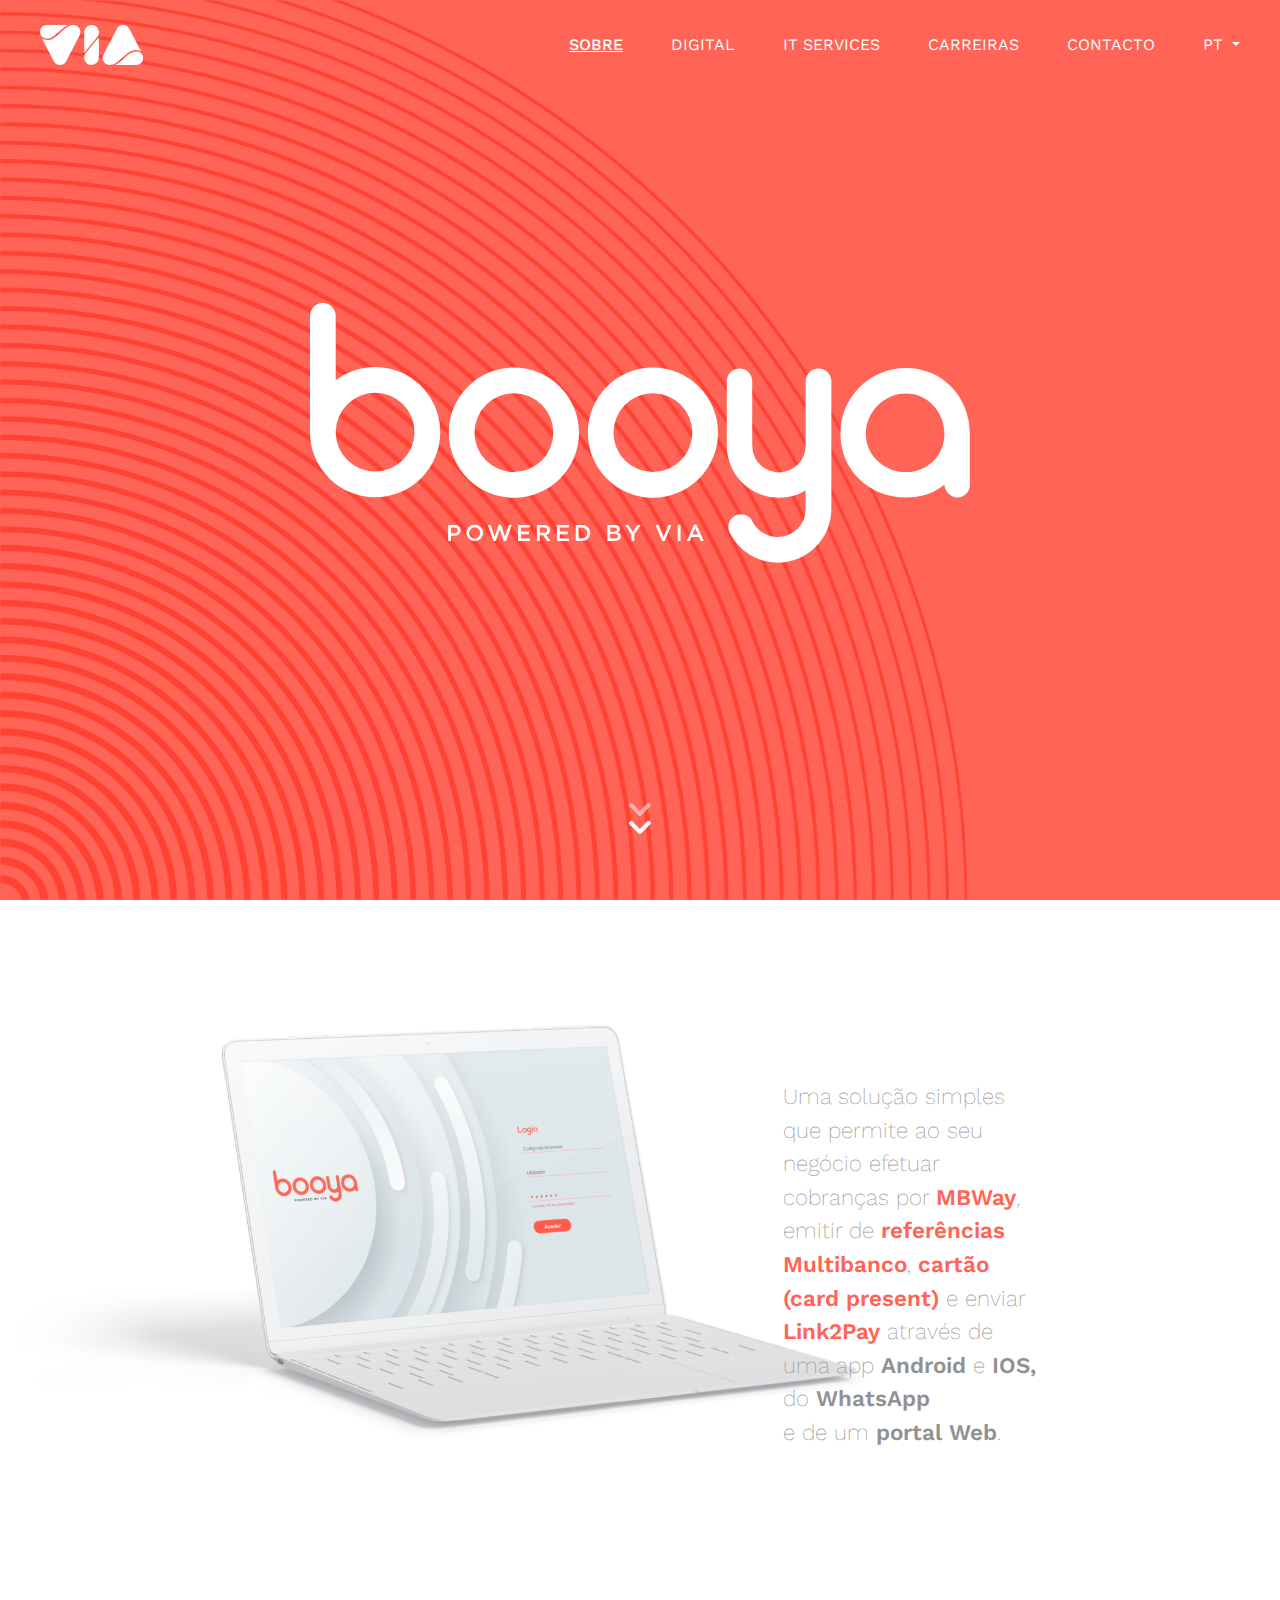
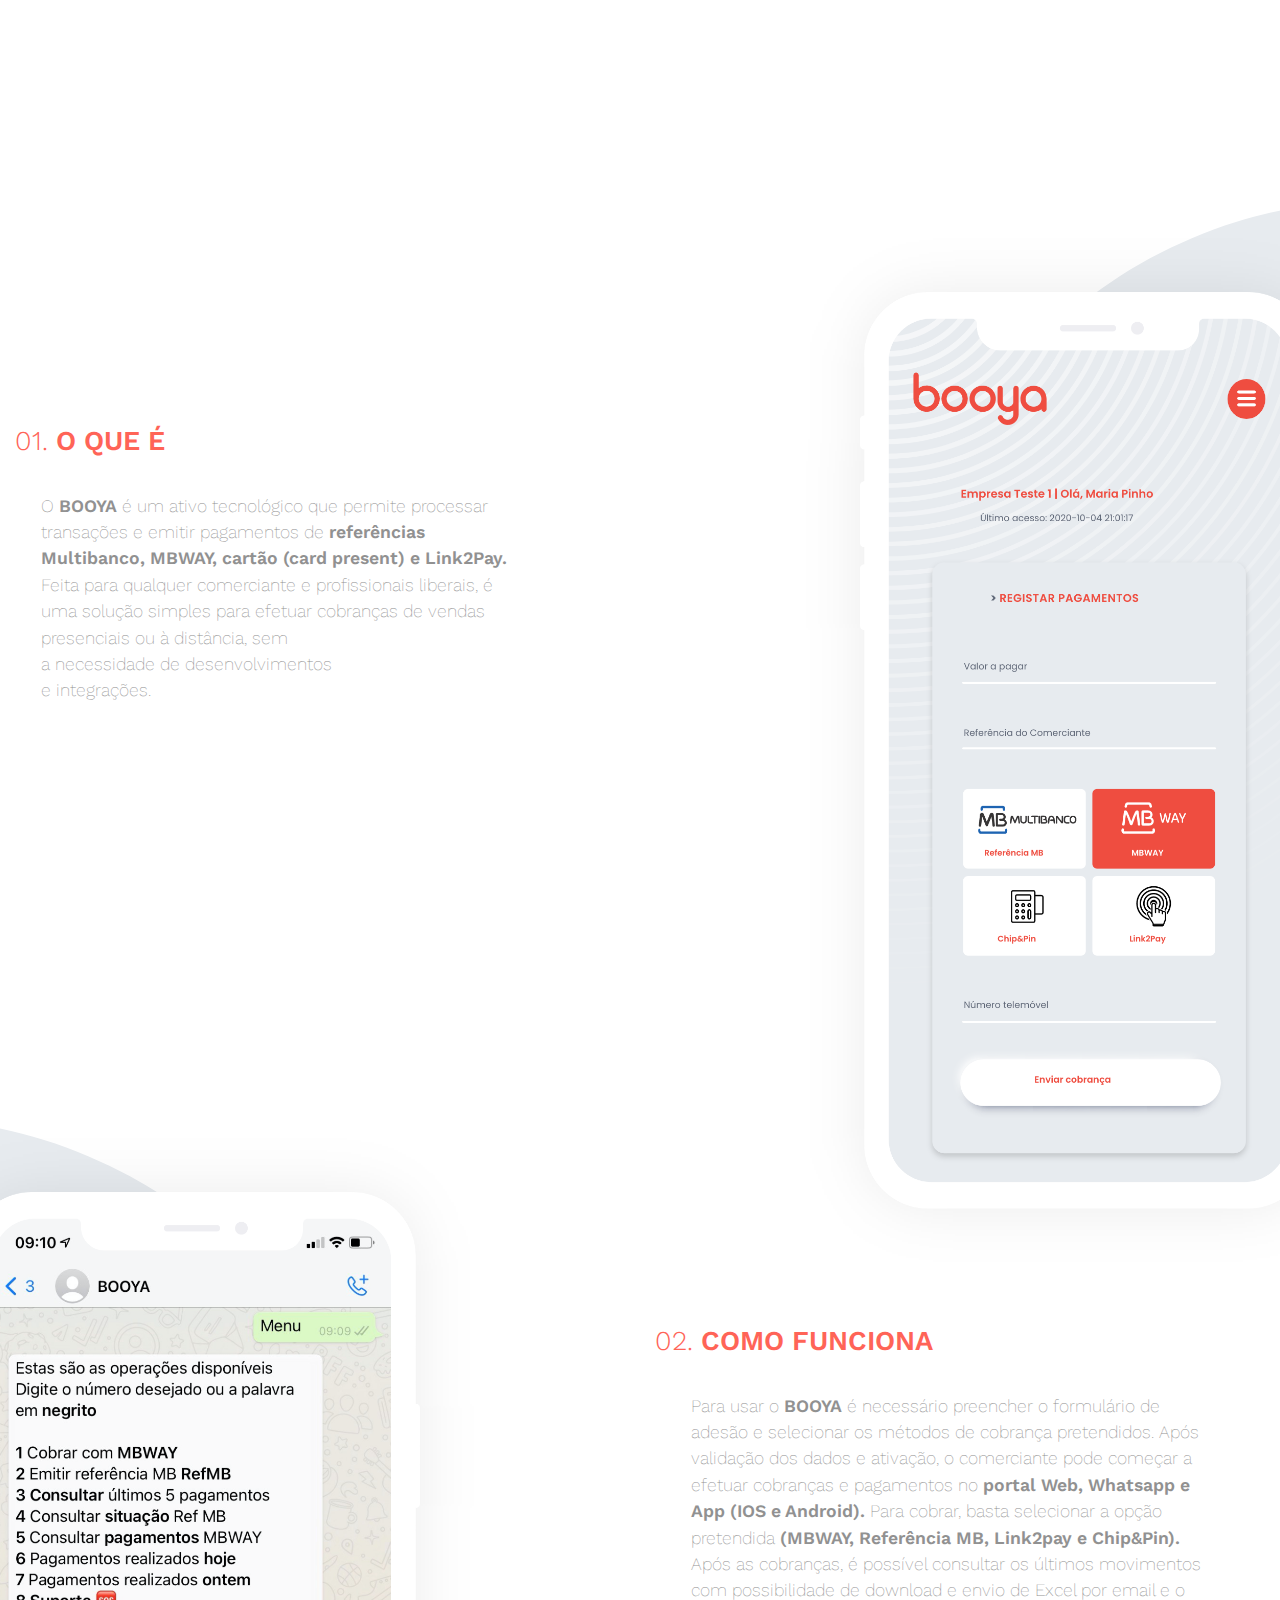
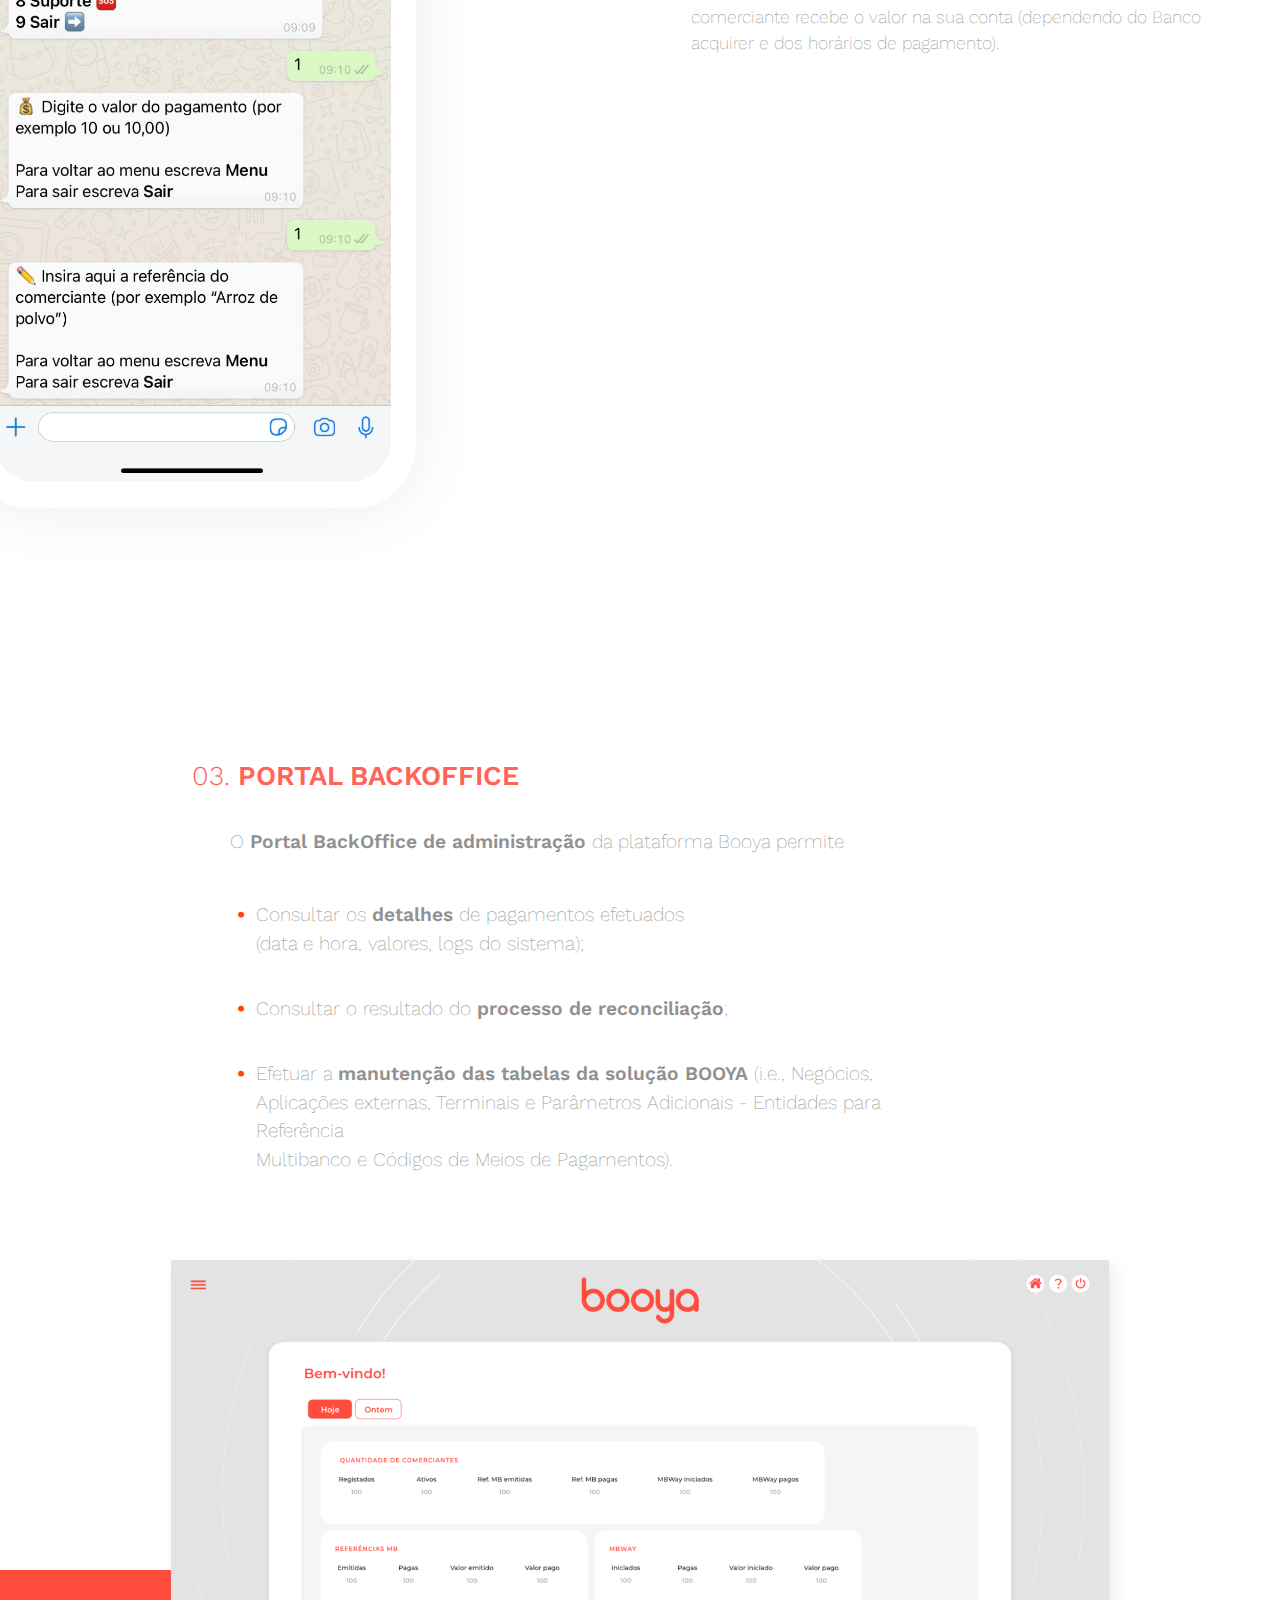
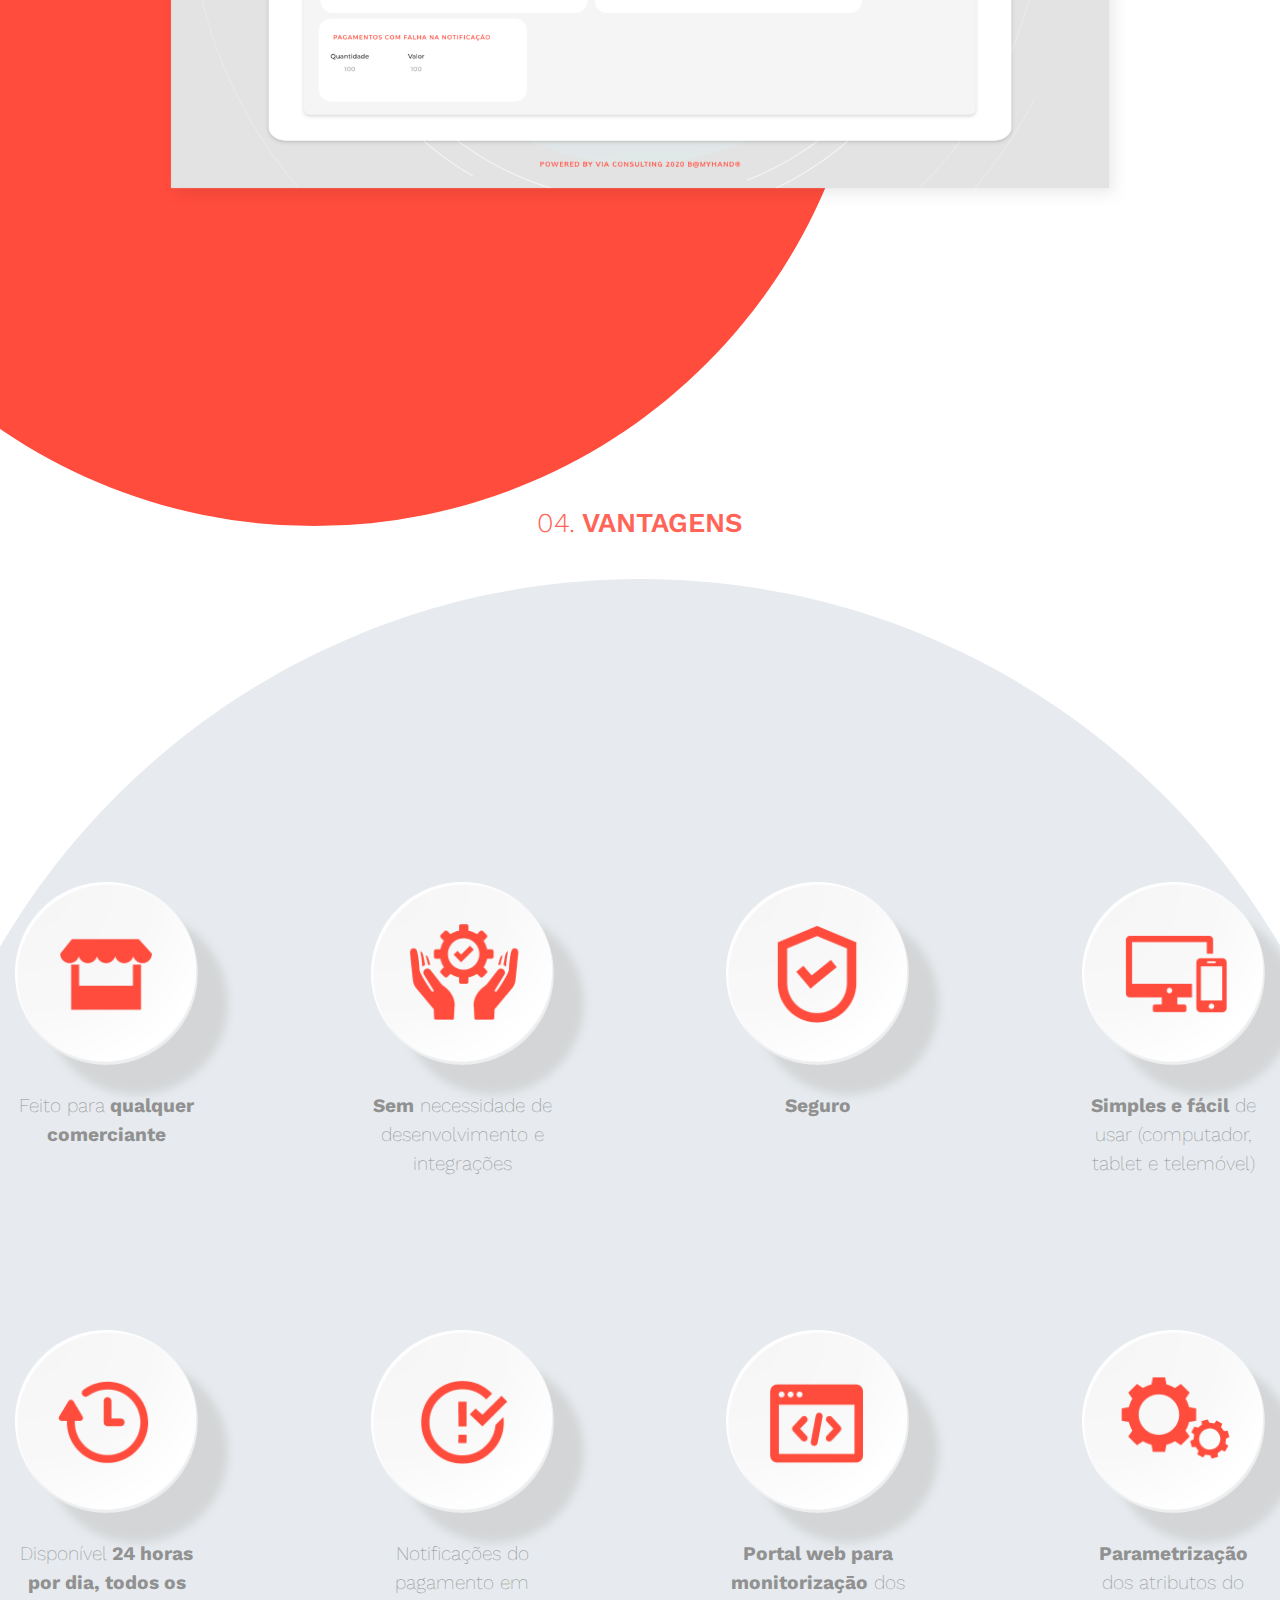
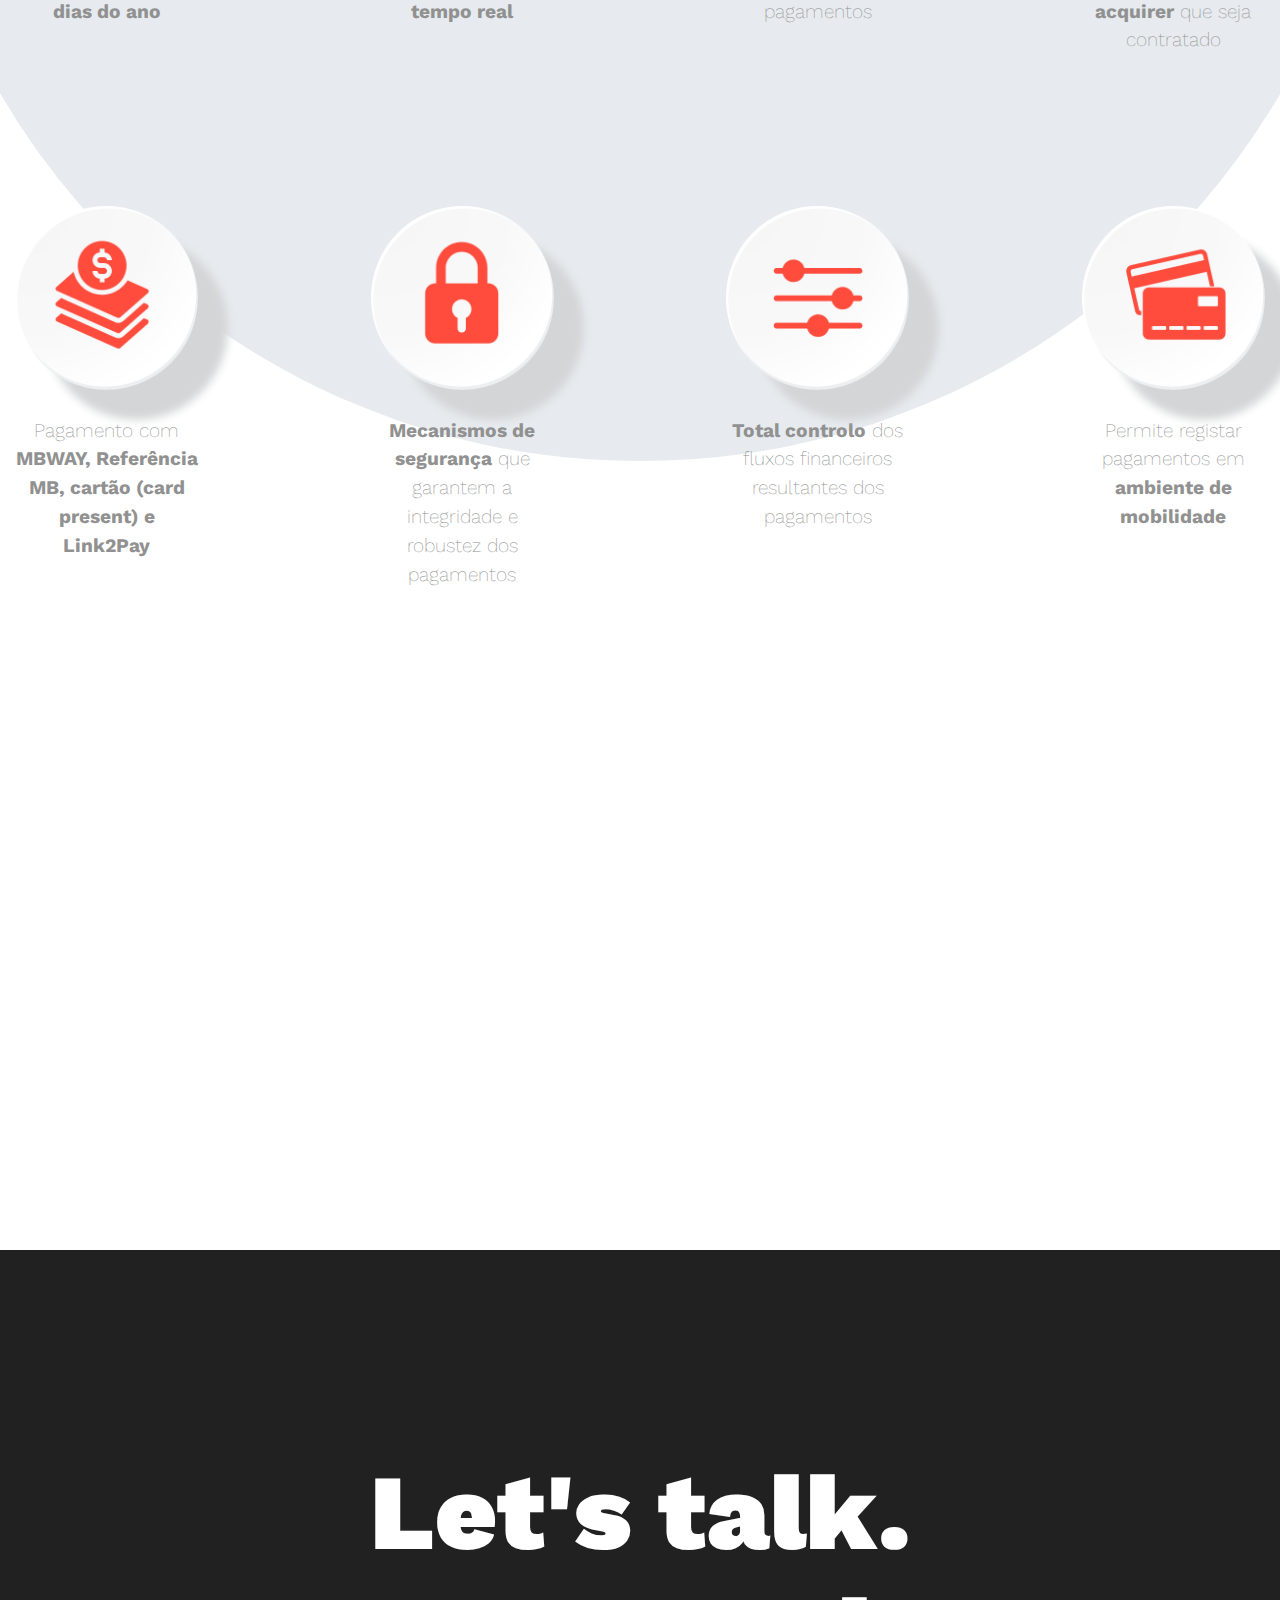
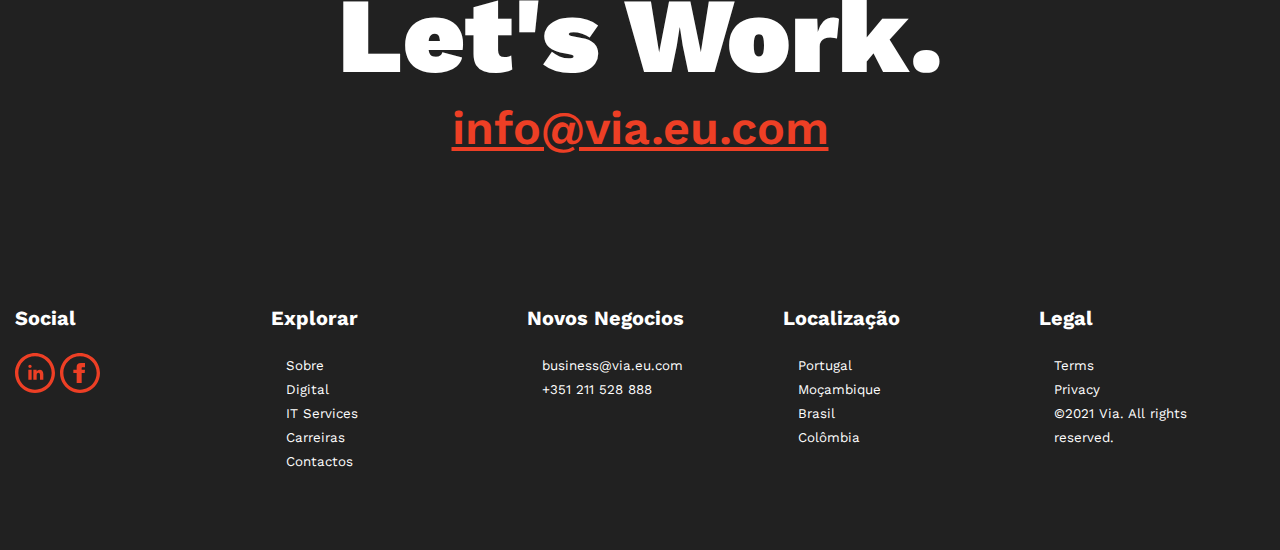
==== commit d7aa0be6: "fixed naming issues to comply with gitPages" ====
--- a/booya.html
+++ b/booya.html
@@ -130,7 +130,7 @@
         <section class="one">
             <div class="row">
                 <div>
-                    <img id="computerMockup" src="images/micro sites/Booya/booya_laptop_mockup@2x.png">
+                    <img id="computerMockup" src="Images/micro sites/Booya/booya_laptop_mockup@2x.png">
                 </div>
 
                 <div class="col-12 col-md-10">
@@ -169,7 +169,7 @@
 
                     <div class="col-12 col-md-6">
 
-                        <img src="images/micro sites/Booya/iphone1.png">
+                        <img src="Images/micro sites/Booya/iphone1.png">
     
                     </div>
             
@@ -187,7 +187,7 @@
                   <div class="row">
                     <div class="col-12 col-md-6">
     
-                        <img src="images/micro sites/Booya/iphone2.png">
+                        <img src="Images/micro sites/Booya/iphone2.png">
     
                     </div>
 
@@ -239,7 +239,7 @@
             <div class="container-fluid">
                 <div class="row justify-content-center">
                     <div class="col-12 col-md-10">
-                        <img src="images/micro sites/Booya/booya_mockups.png">
+                        <img src="Images/micro sites/Booya/booya_mockups.png">
                     </div>
                 </div>
             </div>
@@ -260,25 +260,25 @@
 
                 <div class="row justify-content-between">
                     <div class="col-12 col-md-2">
-                        <img src="images/micro sites/Booya/shop.png">
+                        <img src="Images/micro sites/Booya/shop.png">
 
                         <p class="text-center">Feito para <b>qualquer comerciante</b></p>
                     </div>
 
                     <div class="col-12 col-md-2">
-                        <img src="images/micro sites/Booya/integration.png">
+                        <img src="Images/micro sites/Booya/integration.png">
 
                         <p class="text-center"><b>Sem</b> necessidade de desenvolvimento e integrações</p>
                     </div>
 
                     <div class="col-12 col-md-2">
-                        <img src="images/micro sites/Booya/safe.png">
+                        <img src="Images/micro sites/Booya/safe.png">
 
                         <p class="text-center"><b>Seguro</b></p>
                     </div>
 
                     <div class="col-12 col-md-2">
-                        <img src="images/micro sites/Booya/pcTablet.png">
+                        <img src="Images/micro sites/Booya/pcTablet.png">
 
                         <p class="text-center"><b>Simples e fácil</b> de usar (computador, tablet e telemóvel)</p>
                     </div>
@@ -286,25 +286,25 @@
 
                 <div class="row justify-content-between">
                     <div class="col-12 col-md-2">
-                        <img src="images/micro sites/Booya/time.png">
+                        <img src="Images/micro sites/Booya/time.png">
 
                         <p class="text-center">Disponível <b>24 horas por dia, todos os dias do ano</b></p>
                     </div>
 
                     <div class="col-12 col-md-2">
-                        <img src="images/micro sites/Booya/notification.png">
+                        <img src="Images/micro sites/Booya/notification.png">
 
                         <p class="text-center">Notificações do pagamento em <b>tempo real</b></p>
                     </div>
 
                     <div class="col-12 col-md-2">
-                        <img src="images/micro sites/Booya/web.png">
+                        <img src="Images/micro sites/Booya/web.png">
 
                         <p class="text-center"><b>Portal web para monitorizaçāo</b> dos pagamentos</p>
                     </div>
 
                     <div class="col-12 col-md-2">
-                        <img src="images/micro sites/Booya/settings.png">
+                        <img src="Images/micro sites/Booya/settings.png">
 
                         <p class="text-center"><b>Parametrização</b> dos atributos do <b>acquirer</b> que seja contratado</p>
                     </div>
@@ -312,25 +312,25 @@
 
                 <div class="row justify-content-between">
                     <div class="col-12 col-md-2">
-                        <img src="images/micro sites/Booya/money.png">
+                        <img src="Images/micro sites/Booya/money.png">
 
                         <p class="text-center">Pagamento com <b>MBWAY, Referência MB, cartão (card present) e Link2Pay</b></p>
                     </div>
 
                     <div class="col-12 col-md-2">
-                        <img src="images/micro sites/Booya/lock.png">
+                        <img src="Images/micro sites/Booya/lock.png">
 
                         <p class="text-center"><b>Mecanismos de segurança</b> que garantem a integridade e robustez dos pagamentos</p>
                     </div>
 
                     <div class="col-12 col-md-2">
-                        <img src="images/micro sites/Booya/control.png">
+                        <img src="Images/micro sites/Booya/control.png">
 
                         <p class="text-center"><b>Total controlo</b> dos fluxos financeiros resultantes dos pagamentos</p>
                     </div>
 
                     <div class="col-12 col-md-2">
-                        <img src="images/micro sites/Booya/cards.png">
+                        <img src="Images/micro sites/Booya/cards.png">
 
                         <p class="text-center">Permite registar pagamentos em <b>ambiente de mobilidade</b></p>
                     </div>
